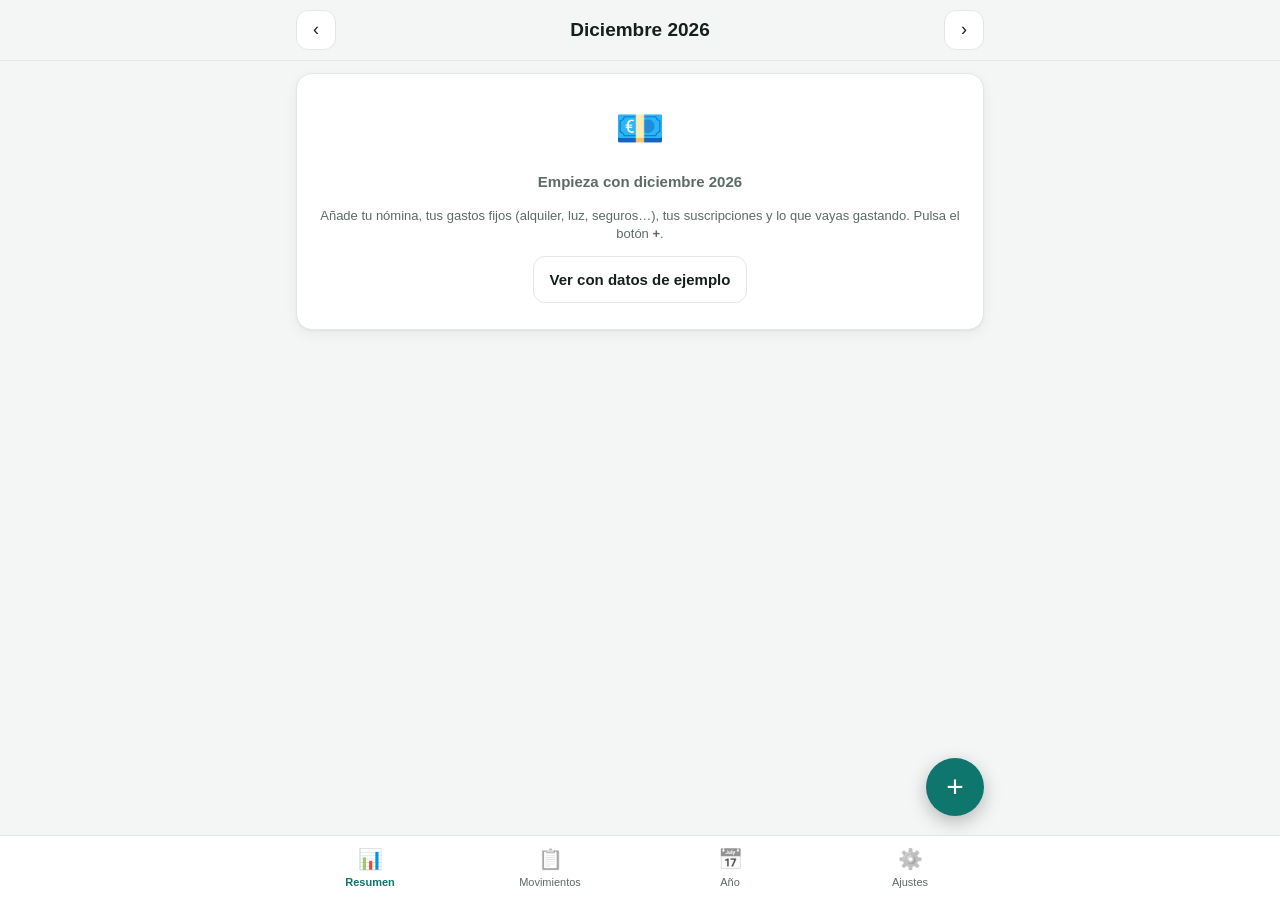
==== midinero/index.html @ 907149f2 "Añade la app Mis Finanzas en /midinero Co-Authored-By: Claude Opus 5.5 <noreply@anthropic.com> Claud" ====
<!doctype html>
<html lang="es">
<head>
<meta charset="utf-8">
<meta name="viewport" content="width=device-width, initial-scale=1, viewport-fit=cover">
<title>Mis Finanzas</title>
<meta name="description" content="Organiza tus ingresos, gastos fijos, suscripciones y ahorro mes a mes.">
<meta name="theme-color" content="#0f766e">
<meta name="apple-mobile-web-app-capable" content="yes">
<meta name="mobile-web-app-capable" content="yes">
<meta name="apple-mobile-web-app-status-bar-style" content="default">
<meta name="apple-mobile-web-app-title" content="Finanzas">
<link rel="manifest" href="manifest.json">
<link rel="icon" href="icon-192.png">
<link rel="apple-touch-icon" href="apple-touch-icon.png">
<style>
:root{
  --bg:#f4f6f5; --card:#ffffff; --ink:#15201d; --muted:#5d6b67; --line:#e2e8e6;
  --brand:#0f766e; --brand-soft:#d7efec; --in:#15803d; --in-soft:#dcfce7;
  --out:#c2410c; --out-soft:#ffedd5; --warn:#b45309; --warn-soft:#fef3c7;
  --bad:#b91c1c; --bad-soft:#fee2e2; --shadow:0 1px 2px rgba(0,0,0,.05),0 4px 14px rgba(0,0,0,.05);
}
@media (prefers-color-scheme: dark){
  :root{
    --bg:#0e1412; --card:#18211e; --ink:#e7efec; --muted:#9aaba6; --line:#2a3632;
    --brand:#2dd4bf; --brand-soft:#123a35; --in:#4ade80; --in-soft:#143222;
    --out:#fb923c; --out-soft:#3a2414; --warn:#fbbf24; --warn-soft:#3a2f12;
    --bad:#f87171; --bad-soft:#3b1616; --shadow:none;
  }
}
*{box-sizing:border-box}
html,body{margin:0;background:var(--bg);color:var(--ink);font:15px/1.4 -apple-system,BlinkMacSystemFont,"Segoe UI",Roboto,Helvetica,Arial,sans-serif;-webkit-tap-highlight-color:transparent}
body{padding-bottom:calc(76px + env(safe-area-inset-bottom))}
button,input,select{font:inherit;color:inherit}
.wrap{max-width:720px;margin:0 auto;padding:0 16px}
header.top{position:sticky;top:0;z-index:5;background:var(--bg);padding:calc(10px + env(safe-area-inset-top)) 0 10px;border-bottom:1px solid var(--line)}
.monthbar{display:flex;align-items:center;justify-content:space-between;gap:8px}
.monthbar h1{font-size:19px;margin:0;text-transform:capitalize;text-align:center;flex:1}
.iconbtn{width:40px;height:40px;border-radius:12px;border:1px solid var(--line);background:var(--card);display:grid;place-items:center;cursor:pointer;font-size:18px}
.card{background:var(--card);border-radius:16px;box-shadow:var(--shadow);border:1px solid var(--line);padding:14px;margin:12px 0}
.card h2{font-size:15px;margin:0 0 10px;display:flex;justify-content:space-between;align-items:center}
.card h2 small{font-weight:400;color:var(--muted);font-size:13px}
.kpis{display:grid;grid-template-columns:1fr 1fr;gap:10px;margin:12px 0}
.kpi{background:var(--card);border:1px solid var(--line);border-radius:16px;padding:12px;box-shadow:var(--shadow)}
.kpi .l{font-size:12px;color:var(--muted);text-transform:uppercase;letter-spacing:.04em}
.kpi .v{font-size:22px;font-weight:700;margin-top:2px;font-variant-numeric:tabular-nums}
.kpi .s{font-size:12px;color:var(--muted)}
.pos{color:var(--in)} .neg{color:var(--bad)}
.bar{height:10px;border-radius:6px;background:var(--line);overflow:hidden}
.bar>i{display:block;height:100%;background:var(--brand);border-radius:6px}
.catrow{display:grid;grid-template-columns:1fr auto;gap:2px 10px;margin:9px 0}
.catrow .n{font-size:14px}
.catrow .a{font-size:14px;font-weight:600;text-align:right;font-variant-numeric:tabular-nums}
.catrow .bar{grid-column:1/-1;height:8px}
.catrow .d{font-size:12px;color:var(--muted);grid-column:1/-1}
.stack{display:flex;height:14px;border-radius:8px;overflow:hidden;background:var(--line);margin:6px 0 10px}
.legend{display:flex;flex-wrap:wrap;gap:6px 14px;font-size:13px;color:var(--muted)}
.legend b{display:inline-block;width:10px;height:10px;border-radius:3px;margin-right:5px;vertical-align:-1px}
.tip{display:flex;gap:10px;padding:10px;border-radius:12px;margin:8px 0;font-size:14px}
.tip .ic{font-size:18px;line-height:1.2}
.tip.good{background:var(--in-soft)} .tip.warn{background:var(--warn-soft)} .tip.bad{background:var(--bad-soft)} .tip.info{background:var(--brand-soft)}
/* sheet table */
.sheet{width:100%;border-collapse:collapse;font-variant-numeric:tabular-nums}
.sheet th{text-align:left;font-size:12px;text-transform:uppercase;letter-spacing:.04em;color:var(--muted);padding:8px 6px;border-bottom:1px solid var(--line);font-weight:600}
.sheet td{padding:10px 6px;border-bottom:1px solid var(--line);font-size:14px;vertical-align:middle}
.sheet td.num,.sheet th.num{text-align:right;white-space:nowrap}
.sheet tr.item{cursor:pointer}
.sheet tr.item:active{background:var(--brand-soft)}
.sheet tr.sec td{background:var(--bg);font-weight:700;font-size:13px;padding:8px 6px}
.sheet tr.tot td{font-weight:700}
.sheet .sub{display:block;font-size:12px;color:var(--muted)}
.pill{display:inline-block;font-size:11px;padding:1px 7px;border-radius:999px;background:var(--brand-soft);color:var(--brand);margin-left:4px;vertical-align:1px}
.empty{text-align:center;color:var(--muted);padding:26px 10px}
.btn{border:0;border-radius:12px;padding:12px 16px;background:var(--brand);color:#fff;font-weight:600;cursor:pointer}
@media (prefers-color-scheme: dark){.btn{color:#062c28}}
.btn.ghost{background:transparent;color:var(--ink);border:1px solid var(--line)}
.btn.danger{background:var(--bad-soft);color:var(--bad)}
.btn.block{width:100%}
.row{display:flex;gap:8px;flex-wrap:wrap}
.row>*{flex:1}
.fab{position:fixed;right:max(16px,calc(50% - 344px));bottom:calc(84px + env(safe-area-inset-bottom));width:58px;height:58px;border-radius:50%;border:0;background:var(--brand);color:#fff;font-size:30px;box-shadow:0 6px 18px rgba(0,0,0,.25);cursor:pointer;z-index:6}
@media (prefers-color-scheme: dark){.fab{color:#062c28}}
nav.tabs{position:fixed;left:0;right:0;bottom:0;background:var(--card);border-top:1px solid var(--line);display:flex;justify-content:center;padding-bottom:env(safe-area-inset-bottom);z-index:7}
nav.tabs button{flex:1;max-width:180px;background:none;border:0;padding:9px 0 10px;font-size:11px;color:var(--muted);cursor:pointer;display:flex;flex-direction:column;align-items:center;gap:2px}
nav.tabs button span{font-size:20px;filter:grayscale(1);opacity:.7}
nav.tabs button.on{color:var(--brand);font-weight:700}
nav.tabs button.on span{filter:none;opacity:1}
/* modal */
.overlay{position:fixed;inset:0;background:rgba(0,0,0,.4);display:none;z-index:20;align-items:flex-end;justify-content:center}
.overlay.open{display:flex}
.modal{background:var(--card);width:100%;max-width:560px;border-radius:20px 20px 0 0;padding:18px 16px calc(18px + env(safe-area-inset-bottom));max-height:92vh;overflow:auto}
@media (min-width:600px){.overlay{align-items:center}.modal{border-radius:20px}}
.modal h3{margin:0 0 12px;font-size:18px}
label.f{display:block;font-size:13px;color:var(--muted);margin:10px 0 4px}
.inp{width:100%;padding:12px;border-radius:12px;border:1px solid var(--line);background:var(--bg);font-size:16px}
.seg{display:flex;background:var(--bg);border:1px solid var(--line);border-radius:12px;padding:3px;gap:3px}
.seg button{flex:1;border:0;background:transparent;padding:9px 4px;border-radius:9px;cursor:pointer;font-size:14px}
.seg button.on{background:var(--card);box-shadow:0 1px 3px rgba(0,0,0,.15);font-weight:700}
.seg.in button.on{color:var(--in)} .seg.out button.on{color:var(--out)}
.check{display:flex;align-items:center;gap:10px;margin:14px 0 4px;font-size:14px}
.check input{width:20px;height:20px;accent-color:var(--brand)}
.yearbars{display:flex;align-items:flex-end;gap:4px;height:140px;padding-top:8px;border-bottom:1px solid var(--line)}
.yearbars .col{flex:1;display:flex;flex-direction:column;justify-content:flex-end;align-items:center;height:100%;position:relative}
.yearbars .col i{display:block;width:100%;max-width:26px;border-radius:5px 5px 0 0;background:var(--in)}
.yearbars .col i.n{background:var(--bad)}
.yearlbl{display:flex;gap:4px;font-size:10px;color:var(--muted);text-align:center;margin-top:4px}
.yearlbl span{flex:1}
.scroll-x{overflow-x:auto;-webkit-overflow-scrolling:touch}
.note{font-size:13px;color:var(--muted)}
.banner{background:var(--brand-soft);border-radius:14px;padding:12px;margin:12px 0;font-size:14px}
.banner .row{margin-top:10px}
.toast{position:fixed;left:50%;transform:translateX(-50%);bottom:calc(150px + env(safe-area-inset-bottom));background:var(--ink);color:var(--bg);padding:10px 16px;border-radius:12px;font-size:14px;opacity:0;transition:opacity .25s;pointer-events:none;z-index:30}
.toast.show{opacity:1}
.hidden{display:none!important}
</style>
</head>
<body>
<header class="top">
  <div class="wrap monthbar">
    <button class="iconbtn" id="prev" aria-label="Mes anterior">‹</button>
    <h1 id="monthTitle">—</h1>
    <button class="iconbtn" id="next" aria-label="Mes siguiente">›</button>
  </div>
</header>

<main class="wrap">
  <section id="view-resumen"></section>
  <section id="view-mov" class="hidden"></section>
  <section id="view-anio" class="hidden"></section>
  <section id="view-ajustes" class="hidden"></section>
</main>

<button class="fab" id="fab" aria-label="Añadir movimiento">+</button>

<nav class="tabs">
  <button data-tab="resumen" class="on"><span>📊</span>Resumen</button>
  <button data-tab="mov"><span>📋</span>Movimientos</button>
  <button data-tab="anio"><span>📅</span>Año</button>
  <button data-tab="ajustes"><span>⚙️</span>Ajustes</button>
</nav>

<div class="overlay" id="overlay">
  <div class="modal" role="dialog" aria-modal="true">
    <h3 id="mTitle">Nuevo movimiento</h3>
    <div class="seg" id="mType">
      <button data-v="gasto" class="on">Gasto</button>
      <button data-v="ingreso">Ingreso</button>
    </div>
    <label class="f">Tipo</label>
    <div class="seg" id="mGroup"></div>
    <label class="f" for="mName">Concepto</label>
    <input class="inp" id="mName" placeholder="Ej. Alquiler, Netflix, Mercadona…" autocomplete="off">
    <label class="f" for="mAmount">Importe</label>
    <input class="inp" id="mAmount" inputmode="decimal" placeholder="0,00">
    <label class="f" for="mCat">Categoría</label>
    <select class="inp" id="mCat"></select>
    <label class="f" for="mDate">Fecha (opcional)</label>
    <input class="inp" id="mDate" type="date">
    <label class="check"><input type="checkbox" id="mRec"> Se repite cada mes (se copia al mes siguiente)</label>
    <div class="row" style="margin-top:16px">
      <button class="btn danger hidden" id="mDel">Borrar</button>
      <button class="btn ghost" id="mCancel">Cancelar</button>
      <button class="btn" id="mSave">Guardar</button>
    </div>
  </div>
</div>

<div class="toast" id="toast"></div>
<input type="file" id="fileIn" accept=".json,application/json" class="hidden">

<script>
(() => {
'use strict';
const KEY = 'misfinanzas.v1';
const EXP_CATS = ['Vivienda','Suministros (luz, agua, gas, internet)','Supermercado','Restaurantes y bares','Ocio','Transporte','Coche','Suscripciones','Salud','Deporte','Ropa','Cuidado personal','Educación','Viajes','Regalos','Hijos','Mascotas','Seguros','Préstamos y deudas','Impuestos y comisiones','Ahorro / inversión','Otros'];
const INC_CATS = ['Nómina','Paga extra','Trabajos extra','Bizum / reembolsos','Ventas','Ayudas','Intereses / inversión','Otros ingresos'];
const NEEDS = new Set(['Vivienda','Suministros (luz, agua, gas, internet)','Supermercado','Transporte','Coche','Salud','Seguros','Préstamos y deudas','Impuestos y comisiones','Hijos']);
const GROUPS = {
  gasto: [['fijo','Fijo'],['suscripcion','Suscripción'],['variable','Variable']],
  ingreso: [['nomina','Nómina'],['extra','Extra']]
};
const GROUP_LABEL = {nomina:'Nómina',extra:'Otros ingresos',fijo:'Gastos fijos',suscripcion:'Suscripciones',variable:'Gastos variables'};
const GROUP_COLOR = {fijo:'#0f766e',suscripcion:'#7c3aed',variable:'#ea580c'};
const MONTHS = ['enero','febrero','marzo','abril','mayo','junio','julio','agosto','septiembre','octubre','noviembre','diciembre'];

let state = load();
let cur = monthKey(new Date());
let tab = 'resumen';
let editing = null;

function load(){
  try{ const s = JSON.parse(localStorage.getItem(KEY)); if(s && s.months) return s; }catch(e){}
  return {version:1, currency:'EUR', goal:20, months:{}, dismissed:{}};
}
function save(){ try{ localStorage.setItem(KEY, JSON.stringify(state)); }catch(e){ toast('No se pudo guardar en este navegador'); } }
function monthKey(d){ return d.getFullYear()+'-'+String(d.getMonth()+1).padStart(2,'0'); }
function shift(k,n){ const [y,m]=k.split('-').map(Number); return monthKey(new Date(y,m-1+n,1)); }
function mLabel(k){ const [y,m]=k.split('-').map(Number); return MONTHS[m-1]+' '+y; }
function uid(){ return Date.now().toString(36)+Math.random().toString(36).slice(2,7); }
function items(k){ return (state.months[k] && state.months[k].items) || []; }
function fmt(n){ try{ return new Intl.NumberFormat('es-ES',{style:'currency',currency:state.currency||'EUR'}).format(n||0);}catch(e){return (n||0).toFixed(2)+' €';} }
function pct(n){ return (isFinite(n)?Math.round(n):0)+'%'; }
function esc(s){ return String(s??'').replace(/[&<>"']/g,c=>({'&':'&amp;','<':'&lt;','>':'&gt;','"':'&quot;',"'":'&#39;'}[c])); }
function parseAmt(s){ s=String(s).trim().replace(/\s|€/g,''); if(s.includes(',')){ s=s.replace(/\./g,'').replace(',','.'); } const n=parseFloat(s); return isFinite(n)?Math.abs(Math.round(n*100)/100):NaN; }
function toast(t){ const el=document.getElementById('toast'); el.textContent=t; el.classList.add('show'); clearTimeout(toast._t); toast._t=setTimeout(()=>el.classList.remove('show'),2200); }

function totals(k){
  const it = items(k);
  const t = {inc:0, exp:0, byGroup:{nomina:0,extra:0,fijo:0,suscripcion:0,variable:0}, byCat:{}, needs:0, wants:0, saveCat:0};
  for(const i of it){
    if(i.type==='ingreso'){ t.inc+=i.amount; }
    else { t.exp+=i.amount; t.byCat[i.category]=(t.byCat[i.category]||0)+i.amount;
      if(i.category==='Ahorro / inversión') t.saveCat+=i.amount; else if(NEEDS.has(i.category)) t.needs+=i.amount; else t.wants+=i.amount; }
    t.byGroup[i.group]=(t.byGroup[i.group]||0)+i.amount;
  }
  t.saved = t.inc - t.exp + t.saveCat;      // lo apartado a ahorro/inversión cuenta como ahorro
  t.spent = t.exp - t.saveCat;               // gasto real (sin contar lo que mandas a ahorro)
  t.rate = t.inc>0 ? t.saved/t.inc*100 : 0;
  return t;
}
function lastMonthWithData(before){
  const keys = Object.keys(state.months).filter(k=>k<before && items(k).length).sort();
  return keys[keys.length-1];
}

/* ---------- Render ---------- */
function render(){
  document.getElementById('monthTitle').textContent = tab==='anio' ? 'Año '+cur.slice(0,4) : mLabel(cur);
  document.querySelectorAll('nav.tabs button').forEach(b=>b.classList.toggle('on',b.dataset.tab===tab));
  ['resumen','mov','anio','ajustes'].forEach(v=>document.getElementById('view-'+v).classList.toggle('hidden',v!==tab));
  document.getElementById('fab').classList.toggle('hidden', tab==='ajustes'||tab==='anio');
  document.querySelector('header.top').classList.toggle('hidden', tab==='ajustes');
  if(tab==='resumen') renderResumen();
  if(tab==='mov') renderMov();
  if(tab==='anio') renderAnio();
  if(tab==='ajustes') renderAjustes();
}

function copyBanner(){
  if(items(cur).length) return '';
  const prev = lastMonthWithData(cur);
  if(!prev) return '';
  const rec = items(prev).filter(i=>i.recurring);
  if(!rec.length) return '';
  return `<div class="banner">Este mes está vacío. ¿Copiar tus <b>${rec.length}</b> movimientos fijos de <b>${mLabel(prev)}</b> (nómina, gastos fijos y suscripciones)?
    <div class="row"><button class="btn" data-act="copy" data-from="${prev}">Copiar fijos</button></div></div>`;
}

function renderResumen(){
  const el = document.getElementById('view-resumen');
  const t = totals(cur);
  const it = items(cur);
  if(!it.length){
    el.innerHTML = copyBanner() + `<div class="card empty">
      <div style="font-size:40px">💶</div>
      <p><b>Empieza con ${mLabel(cur)}</b></p>
      <p class="note">Añade tu nómina, tus gastos fijos (alquiler, luz, seguros…), tus suscripciones y lo que vayas gastando. Pulsa el botón <b>+</b>.</p>
      ${Object.keys(state.months).length?'':`<button class="btn ghost" data-act="demo">Ver con datos de ejemplo</button>`}
    </div>`;
    return;
  }
  const prevK = shift(cur,-1), pt = totals(prevK), hasPrev = items(prevK).length>0;
  const diff = (a,b)=> hasPrev ? `<div class="s">${a>=b?'▲':'▼'} ${fmt(Math.abs(a-b))} vs mes anterior</div>` : '';
  let h = `<div class="kpis">
    <div class="kpi"><div class="l">Ingresos</div><div class="v pos">${fmt(t.inc)}</div>${diff(t.inc,pt.inc)}</div>
    <div class="kpi"><div class="l">Gastos</div><div class="v" style="color:var(--out)">${fmt(t.spent)}</div>${diff(t.spent,pt.spent)}</div>
    <div class="kpi"><div class="l">Ahorrado</div><div class="v ${t.saved>=0?'pos':'neg'}">${fmt(t.saved)}</div>${diff(t.saved,pt.saved)}</div>
    <div class="kpi"><div class="l">% ahorro</div><div class="v ${t.rate>=state.goal?'pos':(t.rate<0?'neg':'')}">${pct(t.rate)}</div><div class="s">Objetivo: ${state.goal}%</div></div>
  </div>`;

  // Fijo / subs / variable stack
  const g = t.byGroup, gt = (g.fijo+g.suscripcion+g.variable)||1;
  h += `<div class="card"><h2>¿Cómo se reparte tu gasto?</h2>
    <div class="stack">${['fijo','suscripcion','variable'].map(k=>`<i style="width:${g[k]/gt*100}%;background:${GROUP_COLOR[k]}"></i>`).join('')}</div>
    <div class="legend">${['fijo','suscripcion','variable'].map(k=>`<span><b style="background:${GROUP_COLOR[k]}"></b>${GROUP_LABEL[k]}: <strong style="color:var(--ink)">${fmt(g[k])}</strong></span>`).join('')}</div>
    ${t.inc>0?`<p class="note" style="margin:12px 0 0">De cada 100 € que entran: <b>${Math.round(t.needs/t.inc*100)} €</b> van a necesidades, <b>${Math.round(t.wants/t.inc*100)} €</b> a caprichos y estilo de vida y <b>${Math.max(0,Math.round(t.saved/t.inc*100))} €</b> se ahorran.</p>`:''}
  </div>`;

  // Categories
  const cats = Object.entries(t.byCat).filter(([c])=>c!=='Ahorro / inversión').sort((a,b)=>b[1]-a[1]);
  const max = cats.length?cats[0][1]:1;
  if(cats.length){
    h += `<div class="card"><h2>¿En qué gastas más? <small>${mLabel(cur)}</small></h2>` + cats.map(([c,v])=>{
      const p = pt.byCat[c]||0;
      let d = '';
      if(hasPrev){ if(!p) d='Nuevo este mes'; else { const ch=(v-p)/p*100; d = Math.abs(ch)<1?'Igual que el mes anterior':(ch>0?`▲ ${Math.round(ch)}% más que el mes anterior`:`▼ ${Math.round(-ch)}% menos que el mes anterior`);} }
      return `<div class="catrow"><span class="n">${esc(c)}</span><span class="a">${fmt(v)} <span class="note">${t.spent?Math.round(v/t.spent*100):0}%</span></span>
        <div class="bar"><i style="width:${v/max*100}%"></i></div>${d?`<span class="d">${d}</span>`:''}</div>`;
    }).join('') + `</div>`;
  }

  // Tips
  h += `<div class="card"><h2>Consejos para mejorar</h2>${tips(t,pt,hasPrev).map(x=>`<div class="tip ${x[0]}"><span class="ic">${x[1]}</span><span>${x[2]}</span></div>`).join('')}</div>`;
  el.innerHTML = h;
}

function tips(t,pt,hasPrev){
  const out=[];
  const goal=state.goal;
  if(t.inc===0) out.push(['warn','💡','No has apuntado ingresos este mes. Añade tu nómina para calcular tu ahorro.']);
  else if(t.saved<0) out.push(['bad','🚨',`Este mes gastas <b>${fmt(-t.saved)}</b> más de lo que ingresas. Revisa los gastos variables más altos de abajo.`]);
  else if(t.rate>=goal) out.push(['good','🎉',`¡Bien! Ahorras el <b>${pct(t.rate)}</b> de tus ingresos, por encima de tu objetivo del ${goal}%.`]);
  else { const need=t.inc*goal/100 - t.saved; out.push(['warn','🎯',`Ahorras el ${pct(t.rate)}. Para llegar a tu objetivo del ${goal}% te faltan <b>${fmt(need)}</b> este mes.`]); }

  const subs = items(cur).filter(i=>i.type==='gasto'&&i.group==='suscripcion');
  const subT = subs.reduce((a,i)=>a+i.amount,0);
  if(subs.length) out.push(['info','📺',`Pagas <b>${subs.length}</b> suscripciones: <b>${fmt(subT)}</b> al mes, que son <b>${fmt(subT*12)}</b> al año. ¿Usas todas? Cancelar ${subs.length>1?'la más cara':'esta'} (${esc(subs.slice().sort((a,b)=>b.amount-a.amount)[0].name)}) te ahorraría ${fmt(subs.slice().sort((a,b)=>b.amount-a.amount)[0].amount*12)} al año.`]);

  if(t.inc>0){
    if(t.needs/t.inc>0.5) out.push(['warn','🏠',`Tus gastos básicos (vivienda, facturas, comida, transporte…) son el <b>${pct(t.needs/t.inc*100)}</b> de tus ingresos. La regla 50/30/20 recomienda no pasar del 50%. Comparar tarifas de luz, internet, móvil o seguros suele ser lo más fácil de recortar.`]);
    if(t.wants/t.inc>0.3) out.push(['warn','🛍️',`Ocio, restaurantes, compras y caprichos suponen el <b>${pct(t.wants/t.inc*100)}</b> de tus ingresos (lo recomendable es ~30%). Recortar ahí hasta el 30% te dejaría <b>${fmt(t.wants-t.inc*0.3)}</b> más al mes.`]);
  }
  if(hasPrev){
    const ups = Object.entries(t.byCat).filter(([c,v])=>c!=='Ahorro / inversión' && (pt.byCat[c]||0)>0 && v-(pt.byCat[c])>=20 && v/(pt.byCat[c])>=1.15).sort((a,b)=>(b[1]-pt.byCat[b[0]])-(a[1]-pt.byCat[a[0]])).slice(0,2);
    for(const [c,v] of ups) out.push(['warn','📈',`<b>${esc(c)}</b> ha subido ${fmt(v-pt.byCat[c])} respecto al mes anterior (${fmt(pt.byCat[c])} → ${fmt(v)}).`]);
    const downs = Object.entries(pt.byCat).filter(([c,v])=>c!=='Ahorro / inversión' && v-(t.byCat[c]||0)>=20).sort((a,b)=>(b[1]-(t.byCat[b[0]]||0))-(a[1]-(t.byCat[a[0]]||0))).slice(0,1);
    for(const [c,v] of downs) out.push(['good','👏',`Has gastado ${fmt(v-(t.byCat[c]||0))} menos en <b>${esc(c)}</b> que el mes anterior.`]);
    if(t.saved>pt.saved && pt.inc>0) out.push(['good','💪',`Has ahorrado ${fmt(t.saved-pt.saved)} más que el mes anterior.`]);
  }
  const top = Object.entries(t.byCat).filter(([c])=>!NEEDS.has(c)&&c!=='Ahorro / inversión').sort((a,b)=>b[1]-a[1])[0];
  if(top && t.inc>0 && top[1]>=50) out.push(['info','✂️',`Tu mayor gasto no esencial es <b>${esc(top[0])}</b> (${fmt(top[1])}). Si lo reduces un 20% ahorrarías ${fmt(top[1]*0.2)} al mes, ${fmt(top[1]*0.2*12)} al año.`]);
  return out;
}

function renderMov(){
  const el = document.getElementById('view-mov');
  const it = items(cur);
  if(!it.length){ el.innerHTML = copyBanner()+`<div class="card empty"><p>No hay movimientos en ${mLabel(cur)}.</p><p class="note">Pulsa <b>+</b> para añadir el primero.</p></div>`; return; }
  const order = ['nomina','extra','fijo','suscripcion','variable'];
  let rows='';
  for(const g of order){
    const list = it.filter(i=>i.group===g).sort((a,b)=>(a.date||'').localeCompare(b.date||'')||b.amount-a.amount);
    if(!list.length) continue;
    const isIn = g==='nomina'||g==='extra';
    const sum = list.reduce((a,i)=>a+i.amount,0);
    rows += `<tr class="sec"><td colspan="2">${GROUP_LABEL[g]}</td><td class="num ${isIn?'pos':''}">${isIn?'+':'−'}${fmt(sum)}</td></tr>`;
    rows += list.map(i=>`<tr class="item" data-id="${i.id}"><td>${esc(i.name)}${i.recurring?'<span class="pill">mensual</span>':''}<span class="sub">${esc(i.category)}</span></td>
      <td class="note">${i.date?i.date.slice(8,10)+'/'+i.date.slice(5,7):''}</td>
      <td class="num ${isIn?'pos':''}">${isIn?'+':'−'}${fmt(i.amount)}</td></tr>`).join('');
  }
  const t = totals(cur);
  el.innerHTML = `<div class="card" style="padding:6px 8px"><table class="sheet">
    <thead><tr><th>Concepto</th><th>Día</th><th class="num">Importe</th></tr></thead>
    <tbody>${rows}
    <tr class="tot"><td colspan="2">Total ingresos</td><td class="num pos">${fmt(t.inc)}</td></tr>
    <tr class="tot"><td colspan="2">Total gastos</td><td class="num" style="color:var(--out)">${fmt(t.exp)}</td></tr>
    <tr class="tot"><td colspan="2">Ahorro del mes${t.saveCat?' <span class="sub">incluye lo apartado a ahorro/inversión</span>':''}</td><td class="num ${t.saved>=0?'pos':'neg'}">${fmt(t.saved)}</td></tr>
    </tbody></table></div>
    <p class="note" style="text-align:center">Toca una fila para editarla o borrarla.</p>`;
}

function renderAnio(){
  const el = document.getElementById('view-anio');
  const y = cur.slice(0,4);
  const ks = Array.from({length:12},(_,i)=>y+'-'+String(i+1).padStart(2,'0'));
  const ts = ks.map(k=>({k,has:items(k).length>0,...totals(k)}));
  const used = ts.filter(x=>x.has);
  const sum = f=>used.reduce((a,x)=>a+x[f],0);
  const maxAbs = Math.max(1,...used.map(x=>Math.abs(x.saved)));
  let acc=0;
  const rows = ts.map(x=>{ if(x.has) acc+=x.saved; return x.has?`<tr class="item" data-month="${x.k}"><td style="text-transform:capitalize">${MONTHS[+x.k.slice(5)-1].slice(0,3)}</td><td class="num pos">${fmt(x.inc)}</td><td class="num">${fmt(x.spent)}</td><td class="num ${x.saved>=0?'pos':'neg'}">${fmt(x.saved)}</td><td class="num">${pct(x.rate)}</td><td class="num">${fmt(acc)}</td></tr>`
    :`<tr><td style="text-transform:capitalize;color:var(--muted)">${MONTHS[+x.k.slice(5)-1].slice(0,3)}</td><td colspan="5" class="note">—</td></tr>`; }).join('');
  // average by category
  const cat={}; used.forEach(x=>Object.entries(x.byCat).forEach(([c,v])=>{ if(c!=='Ahorro / inversión') cat[c]=(cat[c]||0)+v; }));
  const cats = Object.entries(cat).sort((a,b)=>b[1]-a[1]); const cmax = cats.length?cats[0][1]:1;
  const inc=sum('inc'), saved=sum('saved');
  el.innerHTML = `
  <div class="kpis">
    <div class="kpi"><div class="l">Ahorrado en ${y}</div><div class="v ${saved>=0?'pos':'neg'}">${fmt(saved)}</div><div class="s">${used.length} meses con datos</div></div>
    <div class="kpi"><div class="l">Media ahorro/mes</div><div class="v">${fmt(used.length?saved/used.length:0)}</div><div class="s">${pct(inc?saved/inc*100:0)} de tus ingresos</div></div>
  </div>
  <div class="card"><h2>Ahorro mes a mes <small>${y}</small></h2>
    <div class="yearbars">${ts.map(x=>`<div class="col" title="${mLabel(x.k)}: ${fmt(x.saved)}">${x.has?`<i class="${x.saved<0?'n':''}" style="height:${Math.max(2,Math.abs(x.saved)/maxAbs*100)}%"></i>`:''}</div>`).join('')}</div>
    <div class="yearlbl">${MONTHS.map(m=>`<span>${m[0].toUpperCase()}</span>`).join('')}</div>
    <p class="note" style="margin:8px 0 0">Verde: meses en los que ahorraste. Rojo: meses en los que gastaste más de lo que ingresaste.</p>
  </div>
  <div class="card" style="padding:6px 8px"><div class="scroll-x"><table class="sheet" style="min-width:520px">
    <thead><tr><th>Mes</th><th class="num">Ingresos</th><th class="num">Gastos</th><th class="num">Ahorro</th><th class="num">%</th><th class="num">Acumulado</th></tr></thead>
    <tbody>${rows}<tr class="tot"><td>Total</td><td class="num pos">${fmt(inc)}</td><td class="num">${fmt(sum('spent'))}</td><td class="num ${saved>=0?'pos':'neg'}">${fmt(saved)}</td><td class="num">${pct(inc?saved/inc*100:0)}</td><td></td></tr></tbody>
  </table></div></div>
  ${cats.length?`<div class="card"><h2>Gasto medio mensual por categoría</h2>${cats.map(([c,v])=>`<div class="catrow"><span class="n">${esc(c)}</span><span class="a">${fmt(v/used.length)}<span class="note"> /mes</span></span><div class="bar"><i style="width:${v/cmax*100}%"></i></div><span class="d">${fmt(v)} en total en ${y}</span></div>`).join('')}</div>`:''}
  <p class="note" style="text-align:center">Usa ‹ › arriba para cambiar de año. Toca un mes para abrirlo.</p>`;
}

function renderAjustes(){
  const el = document.getElementById('view-ajustes');
  const n = Object.values(state.months).reduce((a,m)=>a+(m.items||[]).length,0);
  el.innerHTML = `<h1 style="font-size:22px;margin:calc(16px + env(safe-area-inset-top)) 0 4px">Ajustes</h1>
  <div class="card"><h2>Objetivo de ahorro</h2>
    <label class="f" for="goal">Porcentaje de tus ingresos que quieres ahorrar cada mes</label>
    <div class="row"><input class="inp" id="goal" type="number" min="0" max="100" value="${state.goal}"><button class="btn" data-act="goal" style="flex:0 0 auto">Guardar</button></div>
    <label class="f" for="cur">Moneda</label>
    <select class="inp" id="cur">${['EUR','USD','GBP','MXN','ARS','COP','CLP','PEN','CHF'].map(c=>`<option ${c===state.currency?'selected':''}>${c}</option>`).join('')}</select>
  </div>
  <div class="card"><h2>Tus datos <small>${n} movimientos</small></h2>
    <p class="note" style="margin-top:0">Tus datos se guardan <b>solo en este móvil</b>, no en ningún servidor: nadie más puede verlos. Por eso conviene hacer una copia de seguridad de vez en cuando.</p>
    <button class="btn block" data-act="csv">📄 Exportar a Excel (CSV)</button>
    <div class="row" style="margin-top:8px">
      <button class="btn ghost" data-act="backup">💾 Copia de seguridad</button>
      <button class="btn ghost" data-act="restore">📂 Restaurar copia</button>
    </div>
    <p class="note">La copia de seguridad también sirve para pasar tus datos a otro móvil.</p>
  </div>
  <div class="card"><h2>Instalar en el móvil</h2>
    <p class="note" style="margin:0"><b>iPhone (Safari):</b> botón Compartir → «Añadir a pantalla de inicio».<br><b>Android (Chrome):</b> menú ⋮ → «Instalar aplicación» o «Añadir a pantalla de inicio».<br>Funciona sin conexión y sin crear ninguna cuenta.</p>
  </div>
  <div class="card"><h2>Zona peligrosa</h2>
    <button class="btn danger block" data-act="wipe">Borrar todos mis datos</button>
  </div>`;
}

/* ---------- Modal ---------- */
const $ = id=>document.getElementById(id);
let mType='gasto', mGroup='variable';
function setType(t, keepGroup){
  mType=t;
  $('mType').querySelectorAll('button').forEach(b=>b.classList.toggle('on',b.dataset.v===t));
  $('mType').className='seg '+(t==='gasto'?'out':'in');
  if(!keepGroup) mGroup = t==='gasto'?'variable':'nomina';
  $('mGroup').innerHTML = GROUPS[t].map(([v,l])=>`<button data-v="${v}" class="${v===mGroup?'on':''}">${l}</button>`).join('');
  const cats = t==='gasto'?EXP_CATS:INC_CATS;
  $('mCat').innerHTML = cats.map(c=>`<option>${esc(c)}</option>`).join('');
  if(!keepGroup) applyGroupDefaults();
}
function applyGroupDefaults(){
  $('mGroup').querySelectorAll('button').forEach(b=>b.classList.toggle('on',b.dataset.v===mGroup));
  $('mRec').checked = mGroup!=='variable' && mGroup!=='extra';
  if(mGroup==='suscripcion') $('mCat').value='Suscripciones';
  if(mGroup==='nomina') $('mCat').value='Nómina';
  if(mGroup==='extra') $('mCat').value='Trabajos extra';
  if(mGroup==='fijo' && $('mCat').value==='Suscripciones') $('mCat').value='Vivienda';
  if(mGroup==='variable' && $('mCat').value==='Suscripciones') $('mCat').value='Supermercado';
}
function openModal(item){
  editing = item||null;
  $('mTitle').textContent = item?'Editar movimiento':'Nuevo movimiento';
  $('mDel').classList.toggle('hidden',!item);
  if(item){ mGroup=item.group; setType(item.type,true); $('mName').value=item.name; $('mAmount').value=String(item.amount).replace('.',','); $('mCat').value=item.category; $('mDate').value=item.date||''; $('mRec').checked=!!item.recurring; }
  else { setType('gasto'); $('mCat').value='Supermercado'; $('mName').value=''; $('mAmount').value='';
    const today=new Date(); $('mDate').value = monthKey(today)===cur ? today.toISOString().slice(0,10) : ''; }
  $('overlay').classList.add('open');
  setTimeout(()=>{ if(!item) $('mName').focus(); },50);
}
function closeModal(){ $('overlay').classList.remove('open'); editing=null; }
function saveModal(){
  const name=$('mName').value.trim(), amount=parseAmt($('mAmount').value);
  if(!name){ toast('Escribe un concepto'); $('mName').focus(); return; }
  if(!(amount>0)){ toast('Escribe un importe válido'); $('mAmount').focus(); return; }
  const data={type:mType,group:mGroup,name,amount,category:$('mCat').value,date:$('mDate').value||'',recurring:$('mRec').checked};
  const m = state.months[cur] || (state.months[cur]={items:[]});
  if(editing){ Object.assign(editing,data); } else m.items.push({id:uid(),...data});
  save(); closeModal(); render(); toast('Guardado');
}

/* ---------- Actions ---------- */
function download(name, content, type){
  const blob = new Blob([content],{type}); const a=document.createElement('a');
  a.href=URL.createObjectURL(blob); a.download=name; document.body.appendChild(a); a.click();
  setTimeout(()=>{URL.revokeObjectURL(a.href); a.remove();},1000);
}
function exportCSV(){
  const num = n=>n.toFixed(2).replace('.',',');
  const q = s=>'"'+String(s).replace(/"/g,'""')+'"';
  const lines=[['Mes','Fecha','Tipo','Grupo','Categoría','Concepto','Importe','Mensual'].join(';')];
  Object.keys(state.months).sort().forEach(k=>items(k).forEach(i=>lines.push([k,i.date,i.type==='ingreso'?'Ingreso':'Gasto',GROUP_LABEL[i.group],q(i.category),q(i.name),(i.type==='ingreso'?'':'-')+num(i.amount),i.recurring?'Sí':'No'].join(';'))));
  lines.push('');
  lines.push(['Mes','Ingresos','Gastos','Ahorro','% ahorro'].join(';'));
  Object.keys(state.months).sort().filter(k=>items(k).length).forEach(k=>{const t=totals(k); lines.push([k,num(t.inc),num(t.spent),num(t.saved),Math.round(t.rate)+'%'].join(';'));});
  download('mis-finanzas.csv','﻿'+lines.join('\r\n'),'text/csv;charset=utf-8');
}
function demo(){
  const base=monthKey(new Date());
  const rnd=(a,b)=>Math.round((a+Math.random()*(b-a))*100)/100;
  for(let n=-3;n<=0;n++){
    const k=shift(base,n); const L=[];
    const add=(type,group,name,amount,category,rec)=>L.push({id:uid(),type,group,name,amount,category,date:'',recurring:!!rec});
    add('ingreso','nomina','Nómina',1850,'Nómina',1);
    if(n===-1) add('ingreso','extra','Venta en Wallapop',60,'Ventas');
    add('gasto','fijo','Alquiler',750,'Vivienda',1);
    add('gasto','fijo','Luz',rnd(45,70),'Suministros (luz, agua, gas, internet)',1);
    add('gasto','fijo','Fibra y móvil',42,'Suministros (luz, agua, gas, internet)',1);
    add('gasto','fijo','Seguro coche',38,'Seguros',1);
    add('gasto','suscripcion','Netflix',13.99,'Suscripciones',1);
    add('gasto','suscripcion','Spotify',11.99,'Suscripciones',1);
    add('gasto','suscripcion','Gimnasio',35,'Deporte',1);
    add('gasto','suscripcion','iCloud',2.99,'Suscripciones',1);
    add('gasto','variable','Supermercado',rnd(220,300),'Supermercado');
    add('gasto','variable','Cenas y cañas',rnd(80,190),'Restaurantes y bares');
    add('gasto','variable','Gasolina',rnd(50,90),'Transporte');
    add('gasto','variable','Compras online',rnd(20,120),'Ropa');
    add('gasto','variable','Cine / planes',rnd(15,60),'Ocio');
    state.months[k]={items:L};
  }
  save(); render(); toast('Datos de ejemplo cargados. Bórralos en Ajustes cuando quieras.');
}

document.addEventListener('click', e=>{
  const tb = e.target.closest('nav.tabs button'); if(tb){ tab=tb.dataset.tab; render(); window.scrollTo(0,0); return; }
  const tr = e.target.closest('tr.item[data-id]'); if(tr){ const i=items(cur).find(x=>x.id===tr.dataset.id); if(i) openModal(i); return; }
  const trm = e.target.closest('tr.item[data-month]'); if(trm){ cur=trm.dataset.month; tab='resumen'; render(); window.scrollTo(0,0); return; }
  const a = e.target.closest('[data-act]'); if(!a) return;
  const act=a.dataset.act;
  if(act==='copy'){ const src=items(a.dataset.from).filter(i=>i.recurring); state.months[cur]={items:src.map(i=>({...i,id:uid(),date:i.date?cur+i.date.slice(7):''}))}; save(); render(); toast('Fijos copiados. Ajusta los importes si han cambiado.'); }
  if(act==='demo') demo();
  if(act==='goal'){ const v=Math.max(0,Math.min(100,parseInt($('goal').value)||0)); state.goal=v; save(); toast('Objetivo guardado: '+v+'%'); }
  if(act==='csv') exportCSV();
  if(act==='backup'){ download('mis-finanzas-copia-'+new Date().toISOString().slice(0,10)+'.json',JSON.stringify(state,null,1),'application/json'); }
  if(act==='restore') $('fileIn').click();
  if(act==='wipe'){ if(confirm('¿Seguro? Se borrarán todos tus movimientos de este móvil. Esto no se puede deshacer.')){ state={version:1,currency:state.currency,goal:state.goal,months:{},dismissed:{}}; save(); render(); toast('Datos borrados'); } }
});
document.addEventListener('change', e=>{
  if(e.target.id==='cur'){ state.currency=e.target.value; save(); toast('Moneda cambiada'); }
});
$('fileIn').addEventListener('change', async e=>{
  const f=e.target.files[0]; if(!f) return;
  try{ const s=JSON.parse(await f.text()); if(!s||!s.months) throw 0;
    if(confirm('Esto reemplazará los datos actuales de este móvil por los de la copia. ¿Continuar?')){ state=Object.assign({version:1,currency:'EUR',goal:20,dismissed:{}},s); save(); render(); toast('Copia restaurada'); }
  }catch(err){ toast('Ese archivo no es una copia válida'); }
  e.target.value='';
});
$('prev').onclick=()=>{ cur=shift(cur, tab==='anio'?-12:-1); render(); };
$('next').onclick=()=>{ cur=shift(cur, tab==='anio'?12:1); render(); };
$('fab').onclick=()=>openModal();
$('mCancel').onclick=closeModal;
$('mSave').onclick=saveModal;
$('mDel').onclick=()=>{ if(editing && confirm('¿Borrar «'+editing.name+'»?')){ const m=state.months[cur]; m.items=m.items.filter(i=>i!==editing); save(); closeModal(); render(); toast('Borrado'); } };
$('overlay').addEventListener('click',e=>{ if(e.target.id==='overlay') closeModal(); });
$('mType').addEventListener('click',e=>{ const b=e.target.closest('button'); if(b) setType(b.dataset.v); });
$('mGroup').addEventListener('click',e=>{ const b=e.target.closest('button'); if(b){ mGroup=b.dataset.v; applyGroupDefaults(); } });
$('mAmount').addEventListener('keydown',e=>{ if(e.key==='Enter') saveModal(); });
document.addEventListener('keydown',e=>{ if(e.key==='Escape') closeModal(); });

render();
if('serviceWorker' in navigator && location.protocol.startsWith('http')) navigator.serviceWorker.register('sw.js').catch(()=>{});
})();
</script>
</body>
</html>
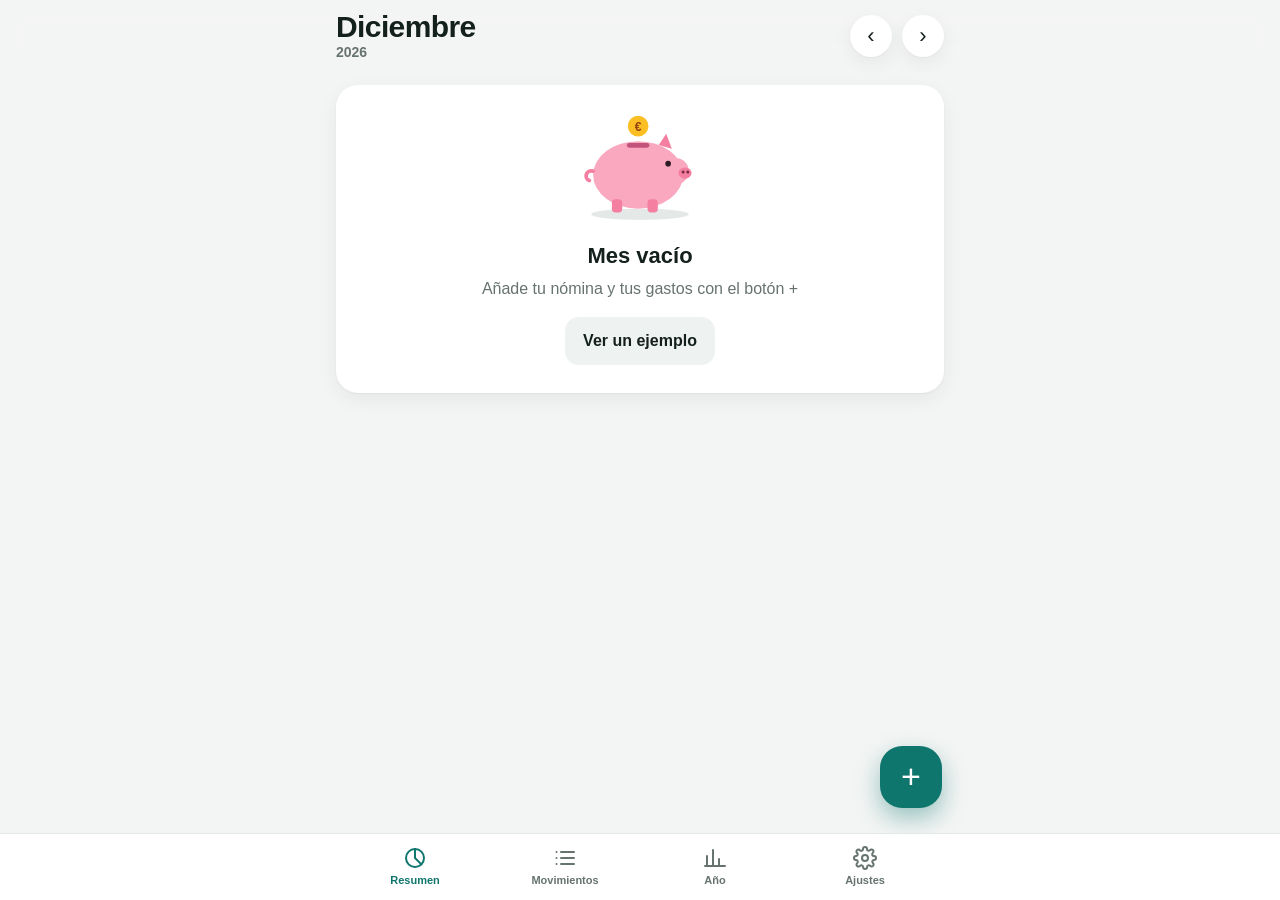
==== commit c686d064: "Mis Finanzas: interfaz más sencilla y visual Títulos grandes, gráfico de anillo, gráfico de ahorro a" ====
--- a/midinero/index.html
+++ b/midinero/index.html
@@ -4,7 +4,7 @@
 <meta charset="utf-8">
 <meta name="viewport" content="width=device-width, initial-scale=1, viewport-fit=cover">
 <title>Mis Finanzas</title>
-<meta name="description" content="Organiza tus ingresos, gastos fijos, suscripciones y ahorro mes a mes.">
+<meta name="description" content="Organiza tus ingresos, gastos y ahorro mes a mes.">
 <meta name="theme-color" content="#0f766e">
 <meta name="apple-mobile-web-app-capable" content="yes">
 <meta name="mobile-web-app-capable" content="yes">
@@ -15,111 +15,212 @@
 <link rel="apple-touch-icon" href="apple-touch-icon.png">
 <style>
 :root{
-  --bg:#f4f6f5; --card:#ffffff; --ink:#15201d; --muted:#5d6b67; --line:#e2e8e6;
-  --brand:#0f766e; --brand-soft:#d7efec; --in:#15803d; --in-soft:#dcfce7;
-  --out:#c2410c; --out-soft:#ffedd5; --warn:#b45309; --warn-soft:#fef3c7;
-  --bad:#b91c1c; --bad-soft:#fee2e2; --shadow:0 1px 2px rgba(0,0,0,.05),0 4px 14px rgba(0,0,0,.05);
+  --bg:#f3f5f4; --card:#ffffff; --ink:#14201c; --muted:#66736f; --line:#e4e9e7; --soft:#eef3f1;
+  --brand:#0f766e; --brand-ink:#ffffff; --brand-soft:#dbf0ec;
+  --in:#13803d; --out:#c2410c; --bad:#c62828; --warn-soft:#fdf3d7; --good-soft:#dcf5e5; --bad-soft:#fde4e4;
+  --s1:#2a78d6; --s2:#eb6834; --s3:#1baf7a;
+  --shadow:0 1px 2px rgba(16,24,22,.04),0 6px 20px rgba(16,24,22,.06);
 }
 @media (prefers-color-scheme: dark){
   :root{
-    --bg:#0e1412; --card:#18211e; --ink:#e7efec; --muted:#9aaba6; --line:#2a3632;
-    --brand:#2dd4bf; --brand-soft:#123a35; --in:#4ade80; --in-soft:#143222;
-    --out:#fb923c; --out-soft:#3a2414; --warn:#fbbf24; --warn-soft:#3a2f12;
-    --bad:#f87171; --bad-soft:#3b1616; --shadow:none;
+    --bg:#0d1311; --card:#17201d; --ink:#e9f0ed; --muted:#97a6a1; --line:#26322e; --soft:#1e2a26;
+    --brand:#2dd4bf; --brand-ink:#05302b; --brand-soft:#133b35;
+    --in:#4ade80; --out:#fb923c; --bad:#f87171; --warn-soft:#3a3013; --good-soft:#14321f; --bad-soft:#3b1717;
+    --s1:#3987e5; --s2:#d95926; --s3:#199e70; --shadow:none;
   }
 }
 *{box-sizing:border-box}
-html,body{margin:0;background:var(--bg);color:var(--ink);font:15px/1.4 -apple-system,BlinkMacSystemFont,"Segoe UI",Roboto,Helvetica,Arial,sans-serif;-webkit-tap-highlight-color:transparent}
-body{padding-bottom:calc(76px + env(safe-area-inset-bottom))}
+html,body{margin:0;background:var(--bg);color:var(--ink);font:16px/1.4 -apple-system,BlinkMacSystemFont,"SF Pro Text","Segoe UI",Roboto,Helvetica,Arial,sans-serif;-webkit-tap-highlight-color:transparent}
+body{padding-bottom:calc(84px + env(safe-area-inset-bottom))}
 button,input,select{font:inherit;color:inherit}
-.wrap{max-width:720px;margin:0 auto;padding:0 16px}
-header.top{position:sticky;top:0;z-index:5;background:var(--bg);padding:calc(10px + env(safe-area-inset-top)) 0 10px;border-bottom:1px solid var(--line)}
-.monthbar{display:flex;align-items:center;justify-content:space-between;gap:8px}
-.monthbar h1{font-size:19px;margin:0;text-transform:capitalize;text-align:center;flex:1}
-.iconbtn{width:40px;height:40px;border-radius:12px;border:1px solid var(--line);background:var(--card);display:grid;place-items:center;cursor:pointer;font-size:18px}
-.card{background:var(--card);border-radius:16px;box-shadow:var(--shadow);border:1px solid var(--line);padding:14px;margin:12px 0}
-.card h2{font-size:15px;margin:0 0 10px;display:flex;justify-content:space-between;align-items:center}
-.card h2 small{font-weight:400;color:var(--muted);font-size:13px}
-.kpis{display:grid;grid-template-columns:1fr 1fr;gap:10px;margin:12px 0}
-.kpi{background:var(--card);border:1px solid var(--line);border-radius:16px;padding:12px;box-shadow:var(--shadow)}
-.kpi .l{font-size:12px;color:var(--muted);text-transform:uppercase;letter-spacing:.04em}
-.kpi .v{font-size:22px;font-weight:700;margin-top:2px;font-variant-numeric:tabular-nums}
-.kpi .s{font-size:12px;color:var(--muted)}
-.pos{color:var(--in)} .neg{color:var(--bad)}
-.bar{height:10px;border-radius:6px;background:var(--line);overflow:hidden}
-.bar>i{display:block;height:100%;background:var(--brand);border-radius:6px}
-.catrow{display:grid;grid-template-columns:1fr auto;gap:2px 10px;margin:9px 0}
-.catrow .n{font-size:14px}
-.catrow .a{font-size:14px;font-weight:600;text-align:right;font-variant-numeric:tabular-nums}
-.catrow .bar{grid-column:1/-1;height:8px}
-.catrow .d{font-size:12px;color:var(--muted);grid-column:1/-1}
-.stack{display:flex;height:14px;border-radius:8px;overflow:hidden;background:var(--line);margin:6px 0 10px}
-.legend{display:flex;flex-wrap:wrap;gap:6px 14px;font-size:13px;color:var(--muted)}
-.legend b{display:inline-block;width:10px;height:10px;border-radius:3px;margin-right:5px;vertical-align:-1px}
-.tip{display:flex;gap:10px;padding:10px;border-radius:12px;margin:8px 0;font-size:14px}
-.tip .ic{font-size:18px;line-height:1.2}
-.tip.good{background:var(--in-soft)} .tip.warn{background:var(--warn-soft)} .tip.bad{background:var(--bad-soft)} .tip.info{background:var(--brand-soft)}
-/* sheet table */
-.sheet{width:100%;border-collapse:collapse;font-variant-numeric:tabular-nums}
-.sheet th{text-align:left;font-size:12px;text-transform:uppercase;letter-spacing:.04em;color:var(--muted);padding:8px 6px;border-bottom:1px solid var(--line);font-weight:600}
-.sheet td{padding:10px 6px;border-bottom:1px solid var(--line);font-size:14px;vertical-align:middle}
-.sheet td.num,.sheet th.num{text-align:right;white-space:nowrap}
-.sheet tr.item{cursor:pointer}
-.sheet tr.item:active{background:var(--brand-soft)}
-.sheet tr.sec td{background:var(--bg);font-weight:700;font-size:13px;padding:8px 6px}
-.sheet tr.tot td{font-weight:700}
-.sheet .sub{display:block;font-size:12px;color:var(--muted)}
-.pill{display:inline-block;font-size:11px;padding:1px 7px;border-radius:999px;background:var(--brand-soft);color:var(--brand);margin-left:4px;vertical-align:1px}
-.empty{text-align:center;color:var(--muted);padding:26px 10px}
-.btn{border:0;border-radius:12px;padding:12px 16px;background:var(--brand);color:#fff;font-weight:600;cursor:pointer}
-@media (prefers-color-scheme: dark){.btn{color:#062c28}}
-.btn.ghost{background:transparent;color:var(--ink);border:1px solid var(--line)}
-.btn.danger{background:var(--bad-soft);color:var(--bad)}
+button{cursor:pointer}
+.wrap{max-width:640px;margin:0 auto;padding:0 16px}
+.num{font-variant-numeric:tabular-nums}
+.pos{color:var(--in)} .neg{color:var(--bad)} .muted{color:var(--muted)}
+
+/* Header */
+header.top{position:sticky;top:0;z-index:5;background:color-mix(in srgb,var(--bg) 92%,transparent);backdrop-filter:blur(12px);-webkit-backdrop-filter:blur(12px);padding:calc(10px + env(safe-area-inset-top)) 0 8px}
+.monthbar{display:flex;align-items:center;gap:10px}
+.monthbar .t{flex:1}
+.monthbar h1{font-size:30px;line-height:1.1;margin:0;font-weight:800;letter-spacing:-.02em;text-transform:capitalize}
+.monthbar .y{font-size:14px;color:var(--muted);font-weight:600}
+.round{width:42px;height:42px;border-radius:50%;border:0;background:var(--card);box-shadow:var(--shadow);display:grid;place-items:center;font-size:22px;color:var(--ink)}
+.round:active{transform:scale(.94)}
+
+/* Cards */
+.card{background:var(--card);border-radius:22px;box-shadow:var(--shadow);padding:18px;margin:14px 0}
+.card>h2{font-size:21px;margin:0 0 14px;font-weight:800;letter-spacing:-.01em;display:flex;align-items:center;gap:8px}
+.card>h2 .act{margin-left:auto;font-size:14px;font-weight:600;color:var(--brand);background:none;border:0;padding:4px}
+
+/* Hero */
+.hero{background:linear-gradient(140deg,#0f766e,#115e59);color:#fff;position:relative;overflow:hidden}
+@media (prefers-color-scheme: dark){.hero{background:linear-gradient(140deg,#115e59,#0b3f3b)}}
+.hero .lbl{font-size:15px;opacity:.85;font-weight:600}
+.hero .big{font-size:44px;font-weight:800;letter-spacing:-.03em;line-height:1.1;margin:2px 0 12px}
+.hero .goal{display:flex;justify-content:space-between;font-size:13px;opacity:.9;margin-bottom:6px}
+.hero .track{height:10px;border-radius:6px;background:rgba(255,255,255,.22);overflow:hidden}
+.hero .track i{display:block;height:100%;border-radius:6px;background:#fff;transition:width .6s ease}
+.hero.over{background:linear-gradient(140deg,#b42318,#7f1d1d)}
+.hero .deco{position:absolute;right:-18px;top:-18px;width:120px;height:120px;opacity:.16}
+.duo{display:grid;grid-template-columns:1fr 1fr;gap:12px;margin:14px 0}
+.mini{background:var(--card);border-radius:20px;box-shadow:var(--shadow);padding:14px;display:flex;gap:12px;align-items:center}
+.mini .ic{width:42px;height:42px;border-radius:14px;display:grid;place-items:center;font-size:20px;flex:0 0 auto}
+.mini .ic.in{background:var(--good-soft)} .mini .ic.out{background:#ffe9dc}
+@media (prefers-color-scheme: dark){.mini .ic.out{background:#3a2414}}
+.mini .l{font-size:13px;color:var(--muted);font-weight:600}
+.mini .v{font-size:19px;font-weight:800;letter-spacing:-.01em}
+.delta{font-size:12px;font-weight:600;color:var(--muted)}
+
+/* Donut */
+.donutwrap{display:flex;align-items:center;gap:14px}
+.donut{width:136px;height:136px;flex:0 0 auto;position:relative}
+.donut svg{width:100%;height:100%;transform:rotate(-90deg)}
+.donut circle.seg{fill:none;stroke-width:20;transition:stroke-width .2s,opacity .2s;cursor:pointer}
+.donut circle.seg.dim{opacity:.3}
+.donut circle.seg.on{stroke-width:24}
+.donut .center{position:absolute;inset:0;display:flex;flex-direction:column;align-items:center;justify-content:center;text-align:center;pointer-events:none}
+.donut .center b{font-size:22px;letter-spacing:-.02em}
+.donut .center span{font-size:12px;color:var(--muted);font-weight:600;max-width:90px}
+.legend{flex:1;display:flex;flex-direction:column;gap:6px;min-width:0}
+.legend button{display:flex;align-items:center;gap:10px;border:0;background:none;padding:8px;border-radius:12px;text-align:left;width:100%}
+.legend button.on{background:var(--soft)}
+.legend .dot{width:12px;height:12px;border-radius:4px;flex:0 0 auto}
+.legend .n{font-size:14px;font-weight:600;flex:1;min-width:0}
+.legend .a{display:block;font-size:15px;font-weight:800}
+.legend .p{font-size:12px;color:var(--muted);font-weight:600;margin-left:auto}
+
+/* Category rows */
+.cat{display:flex;align-items:center;gap:12px;padding:9px 4px;border:0;background:none;width:100%;text-align:left;border-radius:14px}
+.cat:active{background:var(--soft)}
+.chip{width:42px;height:42px;border-radius:14px;background:var(--soft);display:grid;place-items:center;font-size:21px;flex:0 0 auto}
+.cat .mid{flex:1;min-width:0}
+.cat .row1{display:flex;justify-content:space-between;gap:8px;font-size:15px}
+.cat .row1 b{font-weight:700}
+.cat .name{white-space:nowrap;overflow:hidden;text-overflow:ellipsis;font-weight:600}
+.cat .bar{height:6px;border-radius:4px;background:var(--soft);margin-top:7px;overflow:hidden}
+.cat .bar i{display:block;height:100%;background:var(--brand);border-radius:4px}
+.cat .trend{font-size:12px;font-weight:700;margin-left:6px}
+.up{color:var(--bad)} .down{color:var(--in)}
+
+/* Tips */
+.tip{display:flex;gap:12px;align-items:flex-start;padding:12px;border-radius:16px;margin:8px 0;font-size:15px}
+.tip .e{font-size:22px;line-height:1}
+.tip.good{background:var(--good-soft)} .tip.warn{background:var(--warn-soft)} .tip.bad{background:var(--bad-soft)} .tip.info{background:var(--brand-soft)}
+
+/* Movements */
+.filters{display:flex;gap:8px;overflow-x:auto;padding:4px 0 2px;margin:6px -16px 0;padding-left:16px;padding-right:16px;scrollbar-width:none}
+.filters::-webkit-scrollbar{display:none}
+.fchip{border:0;background:var(--card);box-shadow:var(--shadow);padding:9px 14px;border-radius:999px;font-size:14px;font-weight:600;white-space:nowrap;display:flex;gap:6px;align-items:center}
+.fchip.on{background:var(--ink);color:var(--bg)}
+.sumrow{display:flex;gap:10px;margin:14px 0}
+.sumrow div{flex:1;background:var(--card);box-shadow:var(--shadow);border-radius:16px;padding:10px 12px}
+.sumrow small{display:block;font-size:12px;color:var(--muted);font-weight:600}
+.sumrow b{font-size:17px}
+.grp{font-size:13px;font-weight:700;color:var(--muted);text-transform:uppercase;letter-spacing:.05em;margin:18px 4px 6px;display:flex;justify-content:space-between}
+.list{background:var(--card);border-radius:20px;box-shadow:var(--shadow);overflow:hidden}
+.mv{display:flex;align-items:center;gap:12px;padding:12px 14px;border:0;background:none;width:100%;text-align:left;border-top:1px solid var(--line)}
+.mv:first-child{border-top:0}
+.mv:active{background:var(--soft)}
+.mv .mid{flex:1;min-width:0}
+.mv .n{font-weight:600;font-size:15px;white-space:nowrap;overflow:hidden;text-overflow:ellipsis}
+.mv .s{font-size:13px;color:var(--muted)}
+.mv .a{font-weight:700;font-size:15px;white-space:nowrap}
+.rep{font-size:11px;vertical-align:1px;margin-left:4px;opacity:.7}
+
+/* Year chart */
+.ychart{position:relative;height:190px;margin-top:6px}
+.ychart svg{width:100%;height:100%;overflow:visible}
+.ybar{cursor:pointer}
+.ybar rect.hit{fill:transparent}
+.ylbl{font-size:11px;fill:var(--muted);text-anchor:middle;font-weight:600}
+.tipbox{position:absolute;transform:translate(-50%,-100%);background:var(--ink);color:var(--bg);padding:7px 10px;border-radius:10px;font-size:13px;font-weight:600;white-space:nowrap;pointer-events:none;box-shadow:0 4px 14px rgba(0,0,0,.2)}
+.tipbox small{display:block;font-weight:500;opacity:.75}
+.mrow{display:flex;align-items:center;gap:12px;padding:12px 14px;border:0;background:none;width:100%;text-align:left;border-top:1px solid var(--line)}
+.mrow:first-child{border-top:0}
+.mrow .m{font-weight:700;text-transform:capitalize;width:90px}
+.mrow .mid{flex:1;font-size:12px;color:var(--muted)}
+.mrow .a{font-weight:800}
+
+/* Settings */
+.set{display:flex;align-items:center;gap:14px;padding:14px;border:0;background:none;width:100%;text-align:left;border-top:1px solid var(--line);font-size:16px}
+.set:first-child{border-top:0}
+.set .mid{flex:1}
+.set .mid small{display:block;font-size:13px;color:var(--muted)}
+.set .chev{color:var(--muted);font-size:20px}
+.set.danger{color:var(--bad)}
+.stepper{display:flex;align-items:center;gap:6px}
+.stepper button{width:34px;height:34px;border-radius:50%;border:0;background:var(--soft);font-size:18px;font-weight:700}
+.stepper b{min-width:44px;text-align:center}
+.set select{border:0;background:var(--soft);border-radius:10px;padding:8px 10px;font-weight:600}
+.pagetitle{font-size:32px;font-weight:800;letter-spacing:-.02em;margin:calc(18px + env(safe-area-inset-top)) 0 6px}
+
+/* Empty */
+.empty{text-align:center;padding:28px 18px}
+.empty svg{width:150px;height:auto;margin-bottom:6px}
+.empty h3{font-size:22px;margin:4px 0 6px}
+.empty p{color:var(--muted);margin:0 0 16px}
+.btn{border:0;border-radius:14px;padding:13px 18px;background:var(--brand);color:var(--brand-ink);font-weight:700;font-size:16px}
+.btn.ghost{background:var(--soft);color:var(--ink)}
 .btn.block{width:100%}
-.row{display:flex;gap:8px;flex-wrap:wrap}
-.row>*{flex:1}
-.fab{position:fixed;right:max(16px,calc(50% - 344px));bottom:calc(84px + env(safe-area-inset-bottom));width:58px;height:58px;border-radius:50%;border:0;background:var(--brand);color:#fff;font-size:30px;box-shadow:0 6px 18px rgba(0,0,0,.25);cursor:pointer;z-index:6}
-@media (prefers-color-scheme: dark){.fab{color:#062c28}}
-nav.tabs{position:fixed;left:0;right:0;bottom:0;background:var(--card);border-top:1px solid var(--line);display:flex;justify-content:center;padding-bottom:env(safe-area-inset-bottom);z-index:7}
-nav.tabs button{flex:1;max-width:180px;background:none;border:0;padding:9px 0 10px;font-size:11px;color:var(--muted);cursor:pointer;display:flex;flex-direction:column;align-items:center;gap:2px}
-nav.tabs button span{font-size:20px;filter:grayscale(1);opacity:.7}
-nav.tabs button.on{color:var(--brand);font-weight:700}
-nav.tabs button.on span{filter:none;opacity:1}
-/* modal */
-.overlay{position:fixed;inset:0;background:rgba(0,0,0,.4);display:none;z-index:20;align-items:flex-end;justify-content:center}
-.overlay.open{display:flex}
-.modal{background:var(--card);width:100%;max-width:560px;border-radius:20px 20px 0 0;padding:18px 16px calc(18px + env(safe-area-inset-bottom));max-height:92vh;overflow:auto}
-@media (min-width:600px){.overlay{align-items:center}.modal{border-radius:20px}}
-.modal h3{margin:0 0 12px;font-size:18px}
-label.f{display:block;font-size:13px;color:var(--muted);margin:10px 0 4px}
-.inp{width:100%;padding:12px;border-radius:12px;border:1px solid var(--line);background:var(--bg);font-size:16px}
-.seg{display:flex;background:var(--bg);border:1px solid var(--line);border-radius:12px;padding:3px;gap:3px}
-.seg button{flex:1;border:0;background:transparent;padding:9px 4px;border-radius:9px;cursor:pointer;font-size:14px}
-.seg button.on{background:var(--card);box-shadow:0 1px 3px rgba(0,0,0,.15);font-weight:700}
-.seg.in button.on{color:var(--in)} .seg.out button.on{color:var(--out)}
-.check{display:flex;align-items:center;gap:10px;margin:14px 0 4px;font-size:14px}
-.check input{width:20px;height:20px;accent-color:var(--brand)}
-.yearbars{display:flex;align-items:flex-end;gap:4px;height:140px;padding-top:8px;border-bottom:1px solid var(--line)}
-.yearbars .col{flex:1;display:flex;flex-direction:column;justify-content:flex-end;align-items:center;height:100%;position:relative}
-.yearbars .col i{display:block;width:100%;max-width:26px;border-radius:5px 5px 0 0;background:var(--in)}
-.yearbars .col i.n{background:var(--bad)}
-.yearlbl{display:flex;gap:4px;font-size:10px;color:var(--muted);text-align:center;margin-top:4px}
-.yearlbl span{flex:1}
-.scroll-x{overflow-x:auto;-webkit-overflow-scrolling:touch}
-.note{font-size:13px;color:var(--muted)}
-.banner{background:var(--brand-soft);border-radius:14px;padding:12px;margin:12px 0;font-size:14px}
-.banner .row{margin-top:10px}
-.toast{position:fixed;left:50%;transform:translateX(-50%);bottom:calc(150px + env(safe-area-inset-bottom));background:var(--ink);color:var(--bg);padding:10px 16px;border-radius:12px;font-size:14px;opacity:0;transition:opacity .25s;pointer-events:none;z-index:30}
+.banner{background:var(--brand-soft);border-radius:20px;padding:16px;margin:14px 0;display:flex;gap:12px;align-items:center}
+.banner .e{font-size:28px}
+.banner .mid{flex:1;font-size:15px}
+.banner .mid b{display:block;font-size:16px}
+
+/* FAB + tabs */
+.fab{position:fixed;right:max(18px,calc(50% - 302px));bottom:calc(92px + env(safe-area-inset-bottom));width:62px;height:62px;border-radius:22px;border:0;background:var(--brand);color:var(--brand-ink);font-size:34px;font-weight:300;box-shadow:0 10px 24px rgba(15,118,110,.4);z-index:6;display:grid;place-items:center}
+.fab:active{transform:scale(.94)}
+nav.tabs{position:fixed;left:0;right:0;bottom:0;background:color-mix(in srgb,var(--card) 94%,transparent);backdrop-filter:blur(14px);-webkit-backdrop-filter:blur(14px);border-top:1px solid var(--line);display:flex;justify-content:center;padding:6px 8px calc(6px + env(safe-area-inset-bottom));z-index:7}
+nav.tabs button{flex:1;max-width:150px;background:none;border:0;padding:6px 0;font-size:11px;font-weight:600;color:var(--muted);display:flex;flex-direction:column;align-items:center;gap:3px}
+nav.tabs svg{width:24px;height:24px;stroke:currentColor;fill:none;stroke-width:2;stroke-linecap:round;stroke-linejoin:round}
+nav.tabs button.on{color:var(--brand)}
+
+/* Sheet */
+.overlay{position:fixed;inset:0;background:rgba(0,0,0,.42);display:none;z-index:20;align-items:flex-end;justify-content:center}
+.overlay.open{display:flex;animation:fade .2s}
+.sheet{background:var(--card);width:100%;max-width:560px;border-radius:26px 26px 0 0;padding:10px 18px calc(18px + env(safe-area-inset-bottom));max-height:94vh;overflow:auto;animation:up .25s ease}
+.sheet .grab{width:40px;height:5px;border-radius:3px;background:var(--line);margin:0 auto 12px}
+@keyframes up{from{transform:translateY(40px);opacity:.5}to{transform:none;opacity:1}}
+@keyframes fade{from{opacity:0}to{opacity:1}}
+@media (min-width:600px){.overlay{align-items:center}.sheet{border-radius:26px}}
+.sheet h3{font-size:22px;margin:0 0 12px;font-weight:800}
+.seg{display:flex;background:var(--soft);border-radius:14px;padding:4px;gap:4px}
+.seg button{flex:1;border:0;background:transparent;padding:10px 4px;border-radius:11px;font-size:15px;font-weight:600;color:var(--muted)}
+.seg button.on{background:var(--card);color:var(--ink);box-shadow:0 1px 4px rgba(0,0,0,.12)}
+.amount{display:flex;align-items:baseline;justify-content:center;gap:6px;margin:14px 0 6px}
+.amount input{border:0;background:none;font-size:46px;font-weight:800;letter-spacing:-.03em;width:4.2ch;max-width:80%;text-align:right;outline:none;padding:0}
+.amount input::placeholder{color:var(--line)}
+.groups{display:flex;gap:8px;flex-wrap:wrap;margin:12px 0}
+.groups button{border:1.5px solid var(--line);background:none;border-radius:999px;padding:8px 14px;font-size:14px;font-weight:600}
+.groups button.on{border-color:var(--brand);background:var(--brand-soft);color:var(--brand)}
+.inp{width:100%;padding:14px;border-radius:14px;border:0;background:var(--soft);font-size:16px}
+.flabel{font-size:13px;font-weight:700;color:var(--muted);margin:14px 0 8px;text-transform:uppercase;letter-spacing:.05em}
+.catgrid{display:grid;grid-template-columns:repeat(4,1fr);gap:8px}
+.catgrid button{border:1.5px solid transparent;background:var(--soft);border-radius:14px;padding:8px 2px;display:flex;flex-direction:column;align-items:center;gap:3px;font-size:11px;font-weight:600;line-height:1.15;min-height:70px}
+.catgrid button span{font-size:22px}
+.catgrid button.on{border-color:var(--brand);background:var(--brand-soft);color:var(--brand)}
+.optrow{display:flex;gap:10px;align-items:center;margin-top:12px}
+.optrow .inp{flex:1}
+.toggle{display:flex;align-items:center;gap:10px;background:var(--soft);border-radius:14px;padding:10px 14px;font-size:14px;font-weight:600;flex:1;border:0}
+.toggle i{width:40px;height:24px;border-radius:12px;background:var(--line);position:relative;flex:0 0 auto;transition:background .2s}
+.toggle i::after{content:"";position:absolute;top:3px;left:3px;width:18px;height:18px;border-radius:50%;background:#fff;transition:left .2s;box-shadow:0 1px 2px rgba(0,0,0,.2)}
+.toggle.on i{background:var(--brand)} .toggle.on i::after{left:19px}
+.actions{display:flex;gap:10px;margin-top:18px}
+.actions .btn{flex:1}
+.del{background:var(--bad-soft)!important;color:var(--bad)!important;flex:0 0 auto!important}
+
+.toast{position:fixed;left:50%;transform:translateX(-50%);top:calc(14px + env(safe-area-inset-top));background:var(--ink);color:var(--bg);padding:11px 18px;border-radius:14px;font-size:14px;font-weight:600;opacity:0;transition:opacity .25s;pointer-events:none;z-index:30;white-space:nowrap}
 .toast.show{opacity:1}
 .hidden{display:none!important}
+.fadein{animation:fade .25s}
 </style>
 </head>
 <body>
-<header class="top">
+<header class="top" id="top">
   <div class="wrap monthbar">
-    <button class="iconbtn" id="prev" aria-label="Mes anterior">‹</button>
-    <h1 id="monthTitle">—</h1>
-    <button class="iconbtn" id="next" aria-label="Mes siguiente">›</button>
+    <div class="t"><h1 id="mTitle">—</h1><div class="y" id="mYear"></div></div>
+    <button class="round" id="prev" aria-label="Anterior">‹</button>
+    <button class="round" id="next" aria-label="Siguiente">›</button>
   </div>
 </header>
 
@@ -130,39 +231,40 @@
   <section id="view-ajustes" class="hidden"></section>
 </main>
 
-<button class="fab" id="fab" aria-label="Añadir movimiento">+</button>
+<button class="fab" id="fab" aria-label="Añadir">+</button>
 
 <nav class="tabs">
-  <button data-tab="resumen" class="on"><span>📊</span>Resumen</button>
-  <button data-tab="mov"><span>📋</span>Movimientos</button>
-  <button data-tab="anio"><span>📅</span>Año</button>
-  <button data-tab="ajustes"><span>⚙️</span>Ajustes</button>
+  <button data-tab="resumen" class="on"><svg viewBox="0 0 24 24"><circle cx="12" cy="12" r="9"/><path d="M12 3v9l6.4 6.4"/></svg>Resumen</button>
+  <button data-tab="mov"><svg viewBox="0 0 24 24"><path d="M8 6h13M8 12h13M8 18h13M3.5 6h.01M3.5 12h.01M3.5 18h.01"/></svg>Movimientos</button>
+  <button data-tab="anio"><svg viewBox="0 0 24 24"><path d="M4 20V10M10 20V4M16 20v-7M22 20H2"/></svg>Año</button>
+  <button data-tab="ajustes"><svg viewBox="0 0 24 24"><circle cx="12" cy="12" r="3"/><path d="M19.4 15a1.7 1.7 0 0 0 .3 1.8l.1.1a2 2 0 1 1-2.8 2.8l-.1-.1a1.7 1.7 0 0 0-1.8-.3 1.7 1.7 0 0 0-1 1.5V21a2 2 0 1 1-4 0v-.1a1.7 1.7 0 0 0-1.1-1.5 1.7 1.7 0 0 0-1.8.3l-.1.1a2 2 0 1 1-2.8-2.8l.1-.1a1.7 1.7 0 0 0 .3-1.8 1.7 1.7 0 0 0-1.5-1H3a2 2 0 1 1 0-4h.1a1.7 1.7 0 0 0 1.5-1.1 1.7 1.7 0 0 0-.3-1.8l-.1-.1a2 2 0 1 1 2.8-2.8l.1.1a1.7 1.7 0 0 0 1.8.3H9a1.7 1.7 0 0 0 1-1.5V3a2 2 0 1 1 4 0v.1a1.7 1.7 0 0 0 1 1.5 1.7 1.7 0 0 0 1.8-.3l.1-.1a2 2 0 1 1 2.8 2.8l-.1.1a1.7 1.7 0 0 0-.3 1.8V9a1.7 1.7 0 0 0 1.5 1H21a2 2 0 1 1 0 4h-.1a1.7 1.7 0 0 0-1.5 1z"/></svg>Ajustes</button>
 </nav>
 
-<div class="overlay" id="overlay">
-  <div class="modal" role="dialog" aria-modal="true">
-    <h3 id="mTitle">Nuevo movimiento</h3>
-    <div class="seg" id="mType">
-      <button data-v="gasto" class="on">Gasto</button>
-      <button data-v="ingreso">Ingreso</button>
+<!-- Add / edit sheet -->
+<div class="overlay" id="ovEdit">
+  <div class="sheet" role="dialog" aria-modal="true">
+    <div class="grab"></div>
+    <div class="seg" id="eType"><button data-v="gasto" class="on">Gasto</button><button data-v="ingreso">Ingreso</button></div>
+    <div class="amount"><input id="eAmount" inputmode="decimal" placeholder="0,00" aria-label="Importe"><b style="font-size:28px">€</b></div>
+    <div class="groups" id="eGroup"></div>
+    <input class="inp" id="eName" placeholder="Concepto (ej. Mercadona)" autocomplete="off">
+    <div class="flabel">Categoría</div>
+    <div class="catgrid" id="eCat"></div>
+    <div class="optrow">
+      <input class="inp" id="eDate" type="date" aria-label="Fecha">
+      <button class="toggle" id="eRec" type="button"><i></i>Cada mes</button>
     </div>
-    <label class="f">Tipo</label>
-    <div class="seg" id="mGroup"></div>
-    <label class="f" for="mName">Concepto</label>
-    <input class="inp" id="mName" placeholder="Ej. Alquiler, Netflix, Mercadona…" autocomplete="off">
-    <label class="f" for="mAmount">Importe</label>
-    <input class="inp" id="mAmount" inputmode="decimal" placeholder="0,00">
-    <label class="f" for="mCat">Categoría</label>
-    <select class="inp" id="mCat"></select>
-    <label class="f" for="mDate">Fecha (opcional)</label>
-    <input class="inp" id="mDate" type="date">
-    <label class="check"><input type="checkbox" id="mRec"> Se repite cada mes (se copia al mes siguiente)</label>
-    <div class="row" style="margin-top:16px">
-      <button class="btn danger hidden" id="mDel">Borrar</button>
-      <button class="btn ghost" id="mCancel">Cancelar</button>
-      <button class="btn" id="mSave">Guardar</button>
+    <div class="actions">
+      <button class="btn del hidden" id="eDel" aria-label="Borrar">🗑️</button>
+      <button class="btn ghost" id="eCancel">Cancelar</button>
+      <button class="btn" id="eSave">Guardar</button>
     </div>
   </div>
+</div>
+
+<!-- Detail sheet (category) -->
+<div class="overlay" id="ovDetail">
+  <div class="sheet" role="dialog" aria-modal="true"><div class="grab"></div><div id="detailBody"></div></div>
 </div>
 
 <div class="toast" id="toast"></div>
@@ -172,49 +274,53 @@
 (() => {
 'use strict';
 const KEY = 'misfinanzas.v1';
-const EXP_CATS = ['Vivienda','Suministros (luz, agua, gas, internet)','Supermercado','Restaurantes y bares','Ocio','Transporte','Coche','Suscripciones','Salud','Deporte','Ropa','Cuidado personal','Educación','Viajes','Regalos','Hijos','Mascotas','Seguros','Préstamos y deudas','Impuestos y comisiones','Ahorro / inversión','Otros'];
+const ICON = {
+  'Vivienda':'🏠','Suministros (luz, agua, gas, internet)':'💡','Supermercado':'🛒','Restaurantes y bares':'🍽️','Ocio':'🎟️','Transporte':'🚗','Coche':'🔧','Suscripciones':'📺','Salud':'💊','Deporte':'🏋️','Ropa':'👕','Compras y hogar':'🛍️','Cuidado personal':'💅','Educación':'📚','Viajes':'✈️','Regalos':'🎁','Hijos':'🧸','Mascotas':'🐾','Seguros':'🛡️','Préstamos y deudas':'💳','Impuestos y comisiones':'🧾','Ahorro / inversión':'🐷','Otros':'📦',
+  'Nómina':'💼','Paga extra':'🎉','Trabajos extra':'🧑‍💻','Bizum / reembolsos':'🔁','Ventas':'🏷️','Ayudas':'🤝','Intereses / inversión':'📈','Otros ingresos':'💶'
+};
+const SHORT = {'Suministros (luz, agua, gas, internet)':'Facturas','Restaurantes y bares':'Restaurantes','Impuestos y comisiones':'Impuestos','Préstamos y deudas':'Préstamos','Ahorro / inversión':'Ahorro','Intereses / inversión':'Intereses','Bizum / reembolsos':'Reembolsos','Cuidado personal':'Cuidado','Compras y hogar':'Compras'};
+const EXP_CATS = ['Supermercado','Vivienda','Suministros (luz, agua, gas, internet)','Transporte','Coche','Restaurantes y bares','Ocio','Suscripciones','Compras y hogar','Ropa','Salud','Deporte','Cuidado personal','Viajes','Regalos','Educación','Seguros','Préstamos y deudas','Impuestos y comisiones','Hijos','Mascotas','Ahorro / inversión','Otros'];
 const INC_CATS = ['Nómina','Paga extra','Trabajos extra','Bizum / reembolsos','Ventas','Ayudas','Intereses / inversión','Otros ingresos'];
 const NEEDS = new Set(['Vivienda','Suministros (luz, agua, gas, internet)','Supermercado','Transporte','Coche','Salud','Seguros','Préstamos y deudas','Impuestos y comisiones','Hijos']);
-const GROUPS = {
-  gasto: [['fijo','Fijo'],['suscripcion','Suscripción'],['variable','Variable']],
-  ingreso: [['nomina','Nómina'],['extra','Extra']]
-};
-const GROUP_LABEL = {nomina:'Nómina',extra:'Otros ingresos',fijo:'Gastos fijos',suscripcion:'Suscripciones',variable:'Gastos variables'};
-const GROUP_COLOR = {fijo:'#0f766e',suscripcion:'#7c3aed',variable:'#ea580c'};
+const GROUPS = { gasto:[['variable','Variable'],['fijo','Fijo'],['suscripcion','Suscripción']], ingreso:[['nomina','Nómina'],['extra','Extra']] };
+const GROUP_LABEL = {nomina:'Nómina',extra:'Otros ingresos',fijo:'Gastos fijos',suscripcion:'Suscripciones',variable:'Día a día'};
 const MONTHS = ['enero','febrero','marzo','abril','mayo','junio','julio','agosto','septiembre','octubre','noviembre','diciembre'];
+const short = c => SHORT[c] || c;
+const icon = c => ICON[c] || '📦';
 
 let state = load();
 let cur = monthKey(new Date());
 let tab = 'resumen';
+let movFilter = 'todo';
 let editing = null;
 
 function load(){
   try{ const s = JSON.parse(localStorage.getItem(KEY)); if(s && s.months) return s; }catch(e){}
   return {version:1, currency:'EUR', goal:20, months:{}, dismissed:{}};
 }
-function save(){ try{ localStorage.setItem(KEY, JSON.stringify(state)); }catch(e){ toast('No se pudo guardar en este navegador'); } }
+function save(){ try{ localStorage.setItem(KEY, JSON.stringify(state)); }catch(e){ toast('No se pudo guardar'); } }
 function monthKey(d){ return d.getFullYear()+'-'+String(d.getMonth()+1).padStart(2,'0'); }
 function shift(k,n){ const [y,m]=k.split('-').map(Number); return monthKey(new Date(y,m-1+n,1)); }
-function mLabel(k){ const [y,m]=k.split('-').map(Number); return MONTHS[m-1]+' '+y; }
+function mName(k){ return MONTHS[+k.slice(5)-1]; }
+function mLabel(k){ return mName(k)+' '+k.slice(0,4); }
 function uid(){ return Date.now().toString(36)+Math.random().toString(36).slice(2,7); }
 function items(k){ return (state.months[k] && state.months[k].items) || []; }
-function fmt(n){ try{ return new Intl.NumberFormat('es-ES',{style:'currency',currency:state.currency||'EUR'}).format(n||0);}catch(e){return (n||0).toFixed(2)+' €';} }
-function pct(n){ return (isFinite(n)?Math.round(n):0)+'%'; }
+function fmt(n,dec){ const o={style:'currency',currency:state.currency||'EUR'}; if(dec===0){o.maximumFractionDigits=0;o.minimumFractionDigits=0;} try{ return new Intl.NumberFormat('es-ES',o).format(n||0);}catch(e){return (n||0).toFixed(2)+' €';} }
 function esc(s){ return String(s??'').replace(/[&<>"']/g,c=>({'&':'&amp;','<':'&lt;','>':'&gt;','"':'&quot;',"'":'&#39;'}[c])); }
 function parseAmt(s){ s=String(s).trim().replace(/\s|€/g,''); if(s.includes(',')){ s=s.replace(/\./g,'').replace(',','.'); } const n=parseFloat(s); return isFinite(n)?Math.abs(Math.round(n*100)/100):NaN; }
-function toast(t){ const el=document.getElementById('toast'); el.textContent=t; el.classList.add('show'); clearTimeout(toast._t); toast._t=setTimeout(()=>el.classList.remove('show'),2200); }
+function toast(t){ const el=document.getElementById('toast'); el.textContent=t; el.classList.add('show'); clearTimeout(toast._t); toast._t=setTimeout(()=>el.classList.remove('show'),2000); }
+const $ = id => document.getElementById(id);
 
 function totals(k){
-  const it = items(k);
   const t = {inc:0, exp:0, byGroup:{nomina:0,extra:0,fijo:0,suscripcion:0,variable:0}, byCat:{}, needs:0, wants:0, saveCat:0};
-  for(const i of it){
-    if(i.type==='ingreso'){ t.inc+=i.amount; }
+  for(const i of items(k)){
+    if(i.type==='ingreso') t.inc+=i.amount;
     else { t.exp+=i.amount; t.byCat[i.category]=(t.byCat[i.category]||0)+i.amount;
       if(i.category==='Ahorro / inversión') t.saveCat+=i.amount; else if(NEEDS.has(i.category)) t.needs+=i.amount; else t.wants+=i.amount; }
     t.byGroup[i.group]=(t.byGroup[i.group]||0)+i.amount;
   }
-  t.saved = t.inc - t.exp + t.saveCat;      // lo apartado a ahorro/inversión cuenta como ahorro
-  t.spent = t.exp - t.saveCat;               // gasto real (sin contar lo que mandas a ahorro)
+  t.saved = t.inc - t.exp + t.saveCat;
+  t.spent = t.exp - t.saveCat;
   t.rate = t.inc>0 ? t.saved/t.inc*100 : 0;
   return t;
 }
@@ -223,233 +329,242 @@
   return keys[keys.length-1];
 }
 
+/* ---------- Illustrations ---------- */
+const PIGGY = `<svg viewBox="0 0 160 120" aria-hidden="true"><ellipse cx="80" cy="108" rx="52" ry="6" fill="var(--line)"/>
+<ellipse cx="78" cy="66" rx="48" ry="36" fill="#f9a8c0"/><circle cx="118" cy="62" r="14" fill="#f9a8c0"/><ellipse cx="128" cy="64" rx="7" ry="6" fill="#f47fa0"/>
+<circle cx="126" cy="63" r="1.6" fill="#7a2944"/><circle cx="131" cy="63" r="1.6" fill="#7a2944"/><circle cx="110" cy="54" r="3" fill="#2b1a21"/>
+<path d="M100 34l8-12 6 16z" fill="#f47fa0"/><rect x="50" y="92" width="11" height="14" rx="4" fill="#f47fa0"/><rect x="88" y="92" width="11" height="14" rx="4" fill="#f47fa0"/>
+<rect x="66" y="32" width="24" height="5" rx="2.5" fill="#c2537a"/><circle cx="78" cy="14" r="11" fill="#fbbf24"/><text x="78" y="19" font-size="13" font-weight="800" text-anchor="middle" fill="#92400e">€</text>
+<path d="M30 62c-8-2-10 8-4 10" stroke="#f47fa0" stroke-width="4" fill="none" stroke-linecap="round"/></svg>`;
+const LEAF = `<svg class="deco" viewBox="0 0 100 100" aria-hidden="true"><circle cx="50" cy="50" r="46" fill="none" stroke="#fff" stroke-width="10"/><circle cx="50" cy="50" r="22" fill="#fff"/></svg>`;
+
 /* ---------- Render ---------- */
 function render(){
-  document.getElementById('monthTitle').textContent = tab==='anio' ? 'Año '+cur.slice(0,4) : mLabel(cur);
+  const isYear = tab==='anio';
+  $('mTitle').textContent = isYear ? cur.slice(0,4) : mName(cur);
+  $('mYear').textContent = isYear ? 'Resumen del año' : cur.slice(0,4);
   document.querySelectorAll('nav.tabs button').forEach(b=>b.classList.toggle('on',b.dataset.tab===tab));
-  ['resumen','mov','anio','ajustes'].forEach(v=>document.getElementById('view-'+v).classList.toggle('hidden',v!==tab));
-  document.getElementById('fab').classList.toggle('hidden', tab==='ajustes'||tab==='anio');
-  document.querySelector('header.top').classList.toggle('hidden', tab==='ajustes');
-  if(tab==='resumen') renderResumen();
-  if(tab==='mov') renderMov();
-  if(tab==='anio') renderAnio();
-  if(tab==='ajustes') renderAjustes();
+  ['resumen','mov','anio','ajustes'].forEach(v=>$('view-'+v).classList.toggle('hidden',v!==tab));
+  $('fab').classList.toggle('hidden', tab==='ajustes'||tab==='anio');
+  $('top').classList.toggle('hidden', tab==='ajustes');
+  ({resumen:renderResumen, mov:renderMov, anio:renderAnio, ajustes:renderAjustes})[tab]();
+  $('view-'+tab).classList.remove('fadein'); void $('view-'+tab).offsetWidth; $('view-'+tab).classList.add('fadein');
 }
 
 function copyBanner(){
   if(items(cur).length) return '';
-  const prev = lastMonthWithData(cur);
-  if(!prev) return '';
-  const rec = items(prev).filter(i=>i.recurring);
-  if(!rec.length) return '';
-  return `<div class="banner">Este mes está vacío. ¿Copiar tus <b>${rec.length}</b> movimientos fijos de <b>${mLabel(prev)}</b> (nómina, gastos fijos y suscripciones)?
-    <div class="row"><button class="btn" data-act="copy" data-from="${prev}">Copiar fijos</button></div></div>`;
+  const prev = lastMonthWithData(cur); if(!prev) return '';
+  const rec = items(prev).filter(i=>i.recurring); if(!rec.length) return '';
+  return `<div class="banner"><span class="e">📋</span><div class="mid"><b>¿Empiezas el mes?</b>Copia tus ${rec.length} fijos de ${mName(prev)}</div><button class="btn" data-act="copy" data-from="${prev}">Copiar</button></div>`;
+}
+function emptyState(){
+  return copyBanner() + `<div class="card empty">${PIGGY}<h3>Mes vacío</h3><p>Añade tu nómina y tus gastos con el botón +</p>
+    ${Object.keys(state.months).length?'':`<button class="btn ghost" data-act="demo">Ver un ejemplo</button>`}</div>`;
 }
 
 function renderResumen(){
-  const el = document.getElementById('view-resumen');
-  const t = totals(cur);
-  const it = items(cur);
-  if(!it.length){
-    el.innerHTML = copyBanner() + `<div class="card empty">
-      <div style="font-size:40px">💶</div>
-      <p><b>Empieza con ${mLabel(cur)}</b></p>
-      <p class="note">Añade tu nómina, tus gastos fijos (alquiler, luz, seguros…), tus suscripciones y lo que vayas gastando. Pulsa el botón <b>+</b>.</p>
-      ${Object.keys(state.months).length?'':`<button class="btn ghost" data-act="demo">Ver con datos de ejemplo</button>`}
-    </div>`;
-    return;
-  }
-  const prevK = shift(cur,-1), pt = totals(prevK), hasPrev = items(prevK).length>0;
-  const diff = (a,b)=> hasPrev ? `<div class="s">${a>=b?'▲':'▼'} ${fmt(Math.abs(a-b))} vs mes anterior</div>` : '';
-  let h = `<div class="kpis">
-    <div class="kpi"><div class="l">Ingresos</div><div class="v pos">${fmt(t.inc)}</div>${diff(t.inc,pt.inc)}</div>
-    <div class="kpi"><div class="l">Gastos</div><div class="v" style="color:var(--out)">${fmt(t.spent)}</div>${diff(t.spent,pt.spent)}</div>
-    <div class="kpi"><div class="l">Ahorrado</div><div class="v ${t.saved>=0?'pos':'neg'}">${fmt(t.saved)}</div>${diff(t.saved,pt.saved)}</div>
-    <div class="kpi"><div class="l">% ahorro</div><div class="v ${t.rate>=state.goal?'pos':(t.rate<0?'neg':'')}">${pct(t.rate)}</div><div class="s">Objetivo: ${state.goal}%</div></div>
+  const el = $('view-resumen');
+  if(!items(cur).length){ el.innerHTML = emptyState(); return; }
+  const t = totals(cur), pt = totals(shift(cur,-1)), hasPrev = items(shift(cur,-1)).length>0;
+  const goalPct = Math.max(0,Math.min(100, state.goal? t.rate/state.goal*100 : 0));
+  const dl = (a,b,inv)=>{ if(!hasPrev||Math.abs(a-b)<1) return ''; const up=a>b; const good = inv?!up:up; return `<div class="delta" style="color:var(${good?'--in':'--bad'})">${up?'▲':'▼'} ${fmt(Math.abs(a-b),0)}</div>`; };
+
+  const over = t.saved<0;
+  let h = `<div class="card hero ${over?'over':''}">${LEAF}
+    <div class="lbl">${over?'Has gastado de más':'Has ahorrado'}</div>
+    <div class="big num">${fmt(Math.abs(t.saved))}</div>
+    ${over?`<div class="goal" style="margin:0"><span>Gastos por encima de tus ingresos</span></div>`
+      :`<div class="goal"><span>${Math.round(t.rate)}% de tus ingresos</span><span>Meta ${state.goal}%</span></div><div class="track"><i style="width:${goalPct}%"></i></div>`}
+  </div>
+  <div class="duo">
+    <div class="mini"><div class="ic in">⬇️</div><div><div class="l">Ingresos</div><div class="v num">${fmt(t.inc,0)}</div>${dl(t.inc,pt.inc)}</div></div>
+    <div class="mini"><div class="ic out">⬆️</div><div><div class="l">Gastos</div><div class="v num">${fmt(t.spent,0)}</div>${dl(t.spent,pt.spent,true)}</div></div>
   </div>`;
 
-  // Fijo / subs / variable stack
-  const g = t.byGroup, gt = (g.fijo+g.suscripcion+g.variable)||1;
-  h += `<div class="card"><h2>¿Cómo se reparte tu gasto?</h2>
-    <div class="stack">${['fijo','suscripcion','variable'].map(k=>`<i style="width:${g[k]/gt*100}%;background:${GROUP_COLOR[k]}"></i>`).join('')}</div>
-    <div class="legend">${['fijo','suscripcion','variable'].map(k=>`<span><b style="background:${GROUP_COLOR[k]}"></b>${GROUP_LABEL[k]}: <strong style="color:var(--ink)">${fmt(g[k])}</strong></span>`).join('')}</div>
-    ${t.inc>0?`<p class="note" style="margin:12px 0 0">De cada 100 € que entran: <b>${Math.round(t.needs/t.inc*100)} €</b> van a necesidades, <b>${Math.round(t.wants/t.inc*100)} €</b> a caprichos y estilo de vida y <b>${Math.max(0,Math.round(t.saved/t.inc*100))} €</b> se ahorran.</p>`:''}
+  // Donut: where the money goes
+  const segs = [
+    {k:'need', n:'Necesidades', v:t.needs, c:'var(--s1)', e:'🏠'},
+    {k:'want', n:'Caprichos', v:t.wants, c:'var(--s2)', e:'🎉'},
+    {k:'save', n:'Ahorro', v:Math.max(0,t.saved), c:'var(--s3)', e:'🐷'}
+  ];
+  const tot = segs.reduce((a,s)=>a+s.v,0)||1;
+  const R=60, C=2*Math.PI*R; let off=0;
+  const arcs = segs.map((s,i)=>{ const len=s.v/tot*C; const gap = s.v>0?2:0; const a=`<circle class="seg" data-seg="${i}" r="${R}" cx="75" cy="75" stroke="${s.c}" stroke-dasharray="${Math.max(0,len-gap)} ${C}" stroke-dashoffset="${-off}"/>`; off+=len; return a; }).join('');
+  h += `<div class="card"><h2>¿A dónde va tu dinero?</h2>
+    <div class="donutwrap">
+      <div class="donut" id="donut" data-segs='${JSON.stringify(segs.map(s=>({n:s.n,v:s.v})))}' data-tot="${tot}">
+        <svg viewBox="0 0 150 150"><circle r="${R}" cx="75" cy="75" fill="none" stroke="var(--soft)" stroke-width="20"/>${arcs}</svg>
+        <div class="center" id="dCenter"><b class="num">${Math.round(Math.max(0,t.saved)/tot*100)}%</b><span>ahorrado</span></div>
+      </div>
+      <div class="legend">${segs.map((s,i)=>`<button data-seg="${i}"><span class="dot" style="background:${s.c}"></span><span class="n">${s.n}<span class="a num">${fmt(s.v,0)}</span></span><span class="p">${Math.round(s.v/tot*100)}%</span></button>`).join('')}</div>
+    </div>
   </div>`;
 
   // Categories
   const cats = Object.entries(t.byCat).filter(([c])=>c!=='Ahorro / inversión').sort((a,b)=>b[1]-a[1]);
-  const max = cats.length?cats[0][1]:1;
   if(cats.length){
-    h += `<div class="card"><h2>¿En qué gastas más? <small>${mLabel(cur)}</small></h2>` + cats.map(([c,v])=>{
-      const p = pt.byCat[c]||0;
-      let d = '';
-      if(hasPrev){ if(!p) d='Nuevo este mes'; else { const ch=(v-p)/p*100; d = Math.abs(ch)<1?'Igual que el mes anterior':(ch>0?`▲ ${Math.round(ch)}% más que el mes anterior`:`▼ ${Math.round(-ch)}% menos que el mes anterior`);} }
-      return `<div class="catrow"><span class="n">${esc(c)}</span><span class="a">${fmt(v)} <span class="note">${t.spent?Math.round(v/t.spent*100):0}%</span></span>
-        <div class="bar"><i style="width:${v/max*100}%"></i></div>${d?`<span class="d">${d}</span>`:''}</div>`;
+    const max = cats[0][1];
+    const showAll = renderResumen.all;
+    const list = showAll?cats:cats.slice(0,6);
+    h += `<div class="card"><h2>Por categoría ${cats.length>6?`<button class="act" data-act="allcats">${showAll?'Ver menos':'Ver todas'}</button>`:''}</h2>` + list.map(([c,v])=>{
+      const p = pt.byCat[c]||0; let tr='';
+      if(hasPrev && p>0){ const ch=(v-p)/p*100; if(Math.abs(ch)>=10) tr=`<span class="trend ${ch>0?'up':'down'}">${ch>0?'▲':'▼'}${Math.round(Math.abs(ch))}%</span>`; }
+      return `<button class="cat" data-cat="${esc(c)}"><span class="chip">${icon(c)}</span><span class="mid"><span class="row1"><span class="name">${esc(short(c))}</span><span><b class="num">${fmt(v,0)}</b>${tr}</span></span><span class="bar"><i style="width:${v/max*100}%"></i></span></span></button>`;
     }).join('') + `</div>`;
   }
 
-  // Tips
-  h += `<div class="card"><h2>Consejos para mejorar</h2>${tips(t,pt,hasPrev).map(x=>`<div class="tip ${x[0]}"><span class="ic">${x[1]}</span><span>${x[2]}</span></div>`).join('')}</div>`;
+  const tp = tips(t,pt,hasPrev).slice(0,3);
+  if(tp.length) h += `<div class="card"><h2>Consejos</h2>${tp.map(x=>`<div class="tip ${x[0]}"><span class="e">${x[1]}</span><span>${x[2]}</span></div>`).join('')}</div>`;
   el.innerHTML = h;
 }
 
 function tips(t,pt,hasPrev){
-  const out=[];
-  const goal=state.goal;
-  if(t.inc===0) out.push(['warn','💡','No has apuntado ingresos este mes. Añade tu nómina para calcular tu ahorro.']);
-  else if(t.saved<0) out.push(['bad','🚨',`Este mes gastas <b>${fmt(-t.saved)}</b> más de lo que ingresas. Revisa los gastos variables más altos de abajo.`]);
-  else if(t.rate>=goal) out.push(['good','🎉',`¡Bien! Ahorras el <b>${pct(t.rate)}</b> de tus ingresos, por encima de tu objetivo del ${goal}%.`]);
-  else { const need=t.inc*goal/100 - t.saved; out.push(['warn','🎯',`Ahorras el ${pct(t.rate)}. Para llegar a tu objetivo del ${goal}% te faltan <b>${fmt(need)}</b> este mes.`]); }
-
+  const out=[], goal=state.goal;
+  if(t.inc===0) out.push(['warn','💼','Añade tu nómina para calcular tu ahorro.']);
+  else if(t.saved>=0 && t.rate>=goal) out.push(['good','🎉',`¡Objetivo cumplido! Ahorras el <b>${Math.round(t.rate)}%</b>.`]);
+  else if(t.saved>=0) out.push(['warn','🎯',`Te faltan <b>${fmt(t.inc*goal/100 - t.saved,0)}</b> para tu meta del ${goal}%.`]);
   const subs = items(cur).filter(i=>i.type==='gasto'&&i.group==='suscripcion');
-  const subT = subs.reduce((a,i)=>a+i.amount,0);
-  if(subs.length) out.push(['info','📺',`Pagas <b>${subs.length}</b> suscripciones: <b>${fmt(subT)}</b> al mes, que son <b>${fmt(subT*12)}</b> al año. ¿Usas todas? Cancelar ${subs.length>1?'la más cara':'esta'} (${esc(subs.slice().sort((a,b)=>b.amount-a.amount)[0].name)}) te ahorraría ${fmt(subs.slice().sort((a,b)=>b.amount-a.amount)[0].amount*12)} al año.`]);
-
-  if(t.inc>0){
-    if(t.needs/t.inc>0.5) out.push(['warn','🏠',`Tus gastos básicos (vivienda, facturas, comida, transporte…) son el <b>${pct(t.needs/t.inc*100)}</b> de tus ingresos. La regla 50/30/20 recomienda no pasar del 50%. Comparar tarifas de luz, internet, móvil o seguros suele ser lo más fácil de recortar.`]);
-    if(t.wants/t.inc>0.3) out.push(['warn','🛍️',`Ocio, restaurantes, compras y caprichos suponen el <b>${pct(t.wants/t.inc*100)}</b> de tus ingresos (lo recomendable es ~30%). Recortar ahí hasta el 30% te dejaría <b>${fmt(t.wants-t.inc*0.3)}</b> más al mes.`]);
+  if(subs.length){ const s=subs.reduce((a,i)=>a+i.amount,0); out.push(['info','📺',`Suscripciones: <b>${fmt(s*12,0)} al año</b>. ¿Usas todas?`]); }
+  if(hasPrev){
+    const up = Object.entries(t.byCat).filter(([c,v])=>c!=='Ahorro / inversión' && (pt.byCat[c]||0)>0 && v-pt.byCat[c]>=20 && v/pt.byCat[c]>=1.15).sort((a,b)=>(b[1]-pt.byCat[b[0]])-(a[1]-pt.byCat[a[0]]))[0];
+    if(up) out.push(['warn',icon(up[0]),`<b>${esc(short(up[0]))}</b> sube ${fmt(up[1]-pt.byCat[up[0]],0)} respecto al mes pasado.`]);
+    const down = Object.entries(pt.byCat).filter(([c,v])=>c!=='Ahorro / inversión' && v-(t.byCat[c]||0)>=20).sort((a,b)=>(b[1]-(t.byCat[b[0]]||0))-(a[1]-(t.byCat[a[0]]||0)))[0];
+    if(down) out.push(['good','👏',`Gastas ${fmt(down[1]-(t.byCat[down[0]]||0),0)} menos en <b>${esc(short(down[0]))}</b>.`]);
   }
-  if(hasPrev){
-    const ups = Object.entries(t.byCat).filter(([c,v])=>c!=='Ahorro / inversión' && (pt.byCat[c]||0)>0 && v-(pt.byCat[c])>=20 && v/(pt.byCat[c])>=1.15).sort((a,b)=>(b[1]-pt.byCat[b[0]])-(a[1]-pt.byCat[a[0]])).slice(0,2);
-    for(const [c,v] of ups) out.push(['warn','📈',`<b>${esc(c)}</b> ha subido ${fmt(v-pt.byCat[c])} respecto al mes anterior (${fmt(pt.byCat[c])} → ${fmt(v)}).`]);
-    const downs = Object.entries(pt.byCat).filter(([c,v])=>c!=='Ahorro / inversión' && v-(t.byCat[c]||0)>=20).sort((a,b)=>(b[1]-(t.byCat[b[0]]||0))-(a[1]-(t.byCat[a[0]]||0))).slice(0,1);
-    for(const [c,v] of downs) out.push(['good','👏',`Has gastado ${fmt(v-(t.byCat[c]||0))} menos en <b>${esc(c)}</b> que el mes anterior.`]);
-    if(t.saved>pt.saved && pt.inc>0) out.push(['good','💪',`Has ahorrado ${fmt(t.saved-pt.saved)} más que el mes anterior.`]);
-  }
-  const top = Object.entries(t.byCat).filter(([c])=>!NEEDS.has(c)&&c!=='Ahorro / inversión').sort((a,b)=>b[1]-a[1])[0];
-  if(top && t.inc>0 && top[1]>=50) out.push(['info','✂️',`Tu mayor gasto no esencial es <b>${esc(top[0])}</b> (${fmt(top[1])}). Si lo reduces un 20% ahorrarías ${fmt(top[1]*0.2)} al mes, ${fmt(top[1]*0.2*12)} al año.`]);
+  if(t.inc>0 && t.wants/t.inc>0.3) out.push(['warn','🛍️',`Los caprichos son el <b>${Math.round(t.wants/t.inc*100)}%</b> de tus ingresos (ideal: 30%).`]);
   return out;
 }
 
 function renderMov(){
-  const el = document.getElementById('view-mov');
-  const it = items(cur);
-  if(!it.length){ el.innerHTML = copyBanner()+`<div class="card empty"><p>No hay movimientos en ${mLabel(cur)}.</p><p class="note">Pulsa <b>+</b> para añadir el primero.</p></div>`; return; }
+  const el = $('view-mov');
+  const all = items(cur);
+  if(!all.length){ el.innerHTML = emptyState(); return; }
+  const F = [['todo','Todo'],['ingreso','💶 Ingresos'],['fijo','🏠 Fijos'],['suscripcion','📺 Suscripciones'],['variable','🛒 Día a día']];
+  const t = totals(cur);
+  let h = `<div class="filters">${F.map(([k,l])=>`<button class="fchip ${movFilter===k?'on':''}" data-filter="${k}">${l}</button>`).join('')}</div>
+  <div class="sumrow"><div><small>Entra</small><b class="num pos">${fmt(t.inc,0)}</b></div><div><small>Sale</small><b class="num">${fmt(t.exp,0)}</b></div><div><small>Queda</small><b class="num ${t.saved>=0?'pos':'neg'}">${fmt(t.saved,0)}</b></div></div>`;
   const order = ['nomina','extra','fijo','suscripcion','variable'];
-  let rows='';
+  const match = g => movFilter==='todo' || (movFilter==='ingreso' ? (g==='nomina'||g==='extra') : g===movFilter);
   for(const g of order){
-    const list = it.filter(i=>i.group===g).sort((a,b)=>(a.date||'').localeCompare(b.date||'')||b.amount-a.amount);
+    if(!match(g)) continue;
+    const list = all.filter(i=>i.group===g).sort((a,b)=>(b.date||'').localeCompare(a.date||'')||b.amount-a.amount);
     if(!list.length) continue;
     const isIn = g==='nomina'||g==='extra';
-    const sum = list.reduce((a,i)=>a+i.amount,0);
-    rows += `<tr class="sec"><td colspan="2">${GROUP_LABEL[g]}</td><td class="num ${isIn?'pos':''}">${isIn?'+':'−'}${fmt(sum)}</td></tr>`;
-    rows += list.map(i=>`<tr class="item" data-id="${i.id}"><td>${esc(i.name)}${i.recurring?'<span class="pill">mensual</span>':''}<span class="sub">${esc(i.category)}</span></td>
-      <td class="note">${i.date?i.date.slice(8,10)+'/'+i.date.slice(5,7):''}</td>
-      <td class="num ${isIn?'pos':''}">${isIn?'+':'−'}${fmt(i.amount)}</td></tr>`).join('');
+    h += `<div class="grp"><span>${GROUP_LABEL[g]}</span><span class="num">${fmt(list.reduce((a,i)=>a+i.amount,0),0)}</span></div><div class="list">` + list.map(i=>row(i,isIn)).join('') + `</div>`;
   }
-  const t = totals(cur);
-  el.innerHTML = `<div class="card" style="padding:6px 8px"><table class="sheet">
-    <thead><tr><th>Concepto</th><th>Día</th><th class="num">Importe</th></tr></thead>
-    <tbody>${rows}
-    <tr class="tot"><td colspan="2">Total ingresos</td><td class="num pos">${fmt(t.inc)}</td></tr>
-    <tr class="tot"><td colspan="2">Total gastos</td><td class="num" style="color:var(--out)">${fmt(t.exp)}</td></tr>
-    <tr class="tot"><td colspan="2">Ahorro del mes${t.saveCat?' <span class="sub">incluye lo apartado a ahorro/inversión</span>':''}</td><td class="num ${t.saved>=0?'pos':'neg'}">${fmt(t.saved)}</td></tr>
-    </tbody></table></div>
-    <p class="note" style="text-align:center">Toca una fila para editarla o borrarla.</p>`;
+  el.innerHTML = h;
+}
+function row(i,isIn){
+  const d = i.date? +i.date.slice(8,10)+' '+mName(i.date.slice(0,7)).slice(0,3) : '';
+  return `<button class="mv" data-id="${i.id}"><span class="chip">${icon(i.category)}</span><span class="mid"><div class="n">${esc(i.name)}${i.recurring?'<span class="rep" title="Cada mes">🔁</span>':''}</div><div class="s">${esc(short(i.category))}${d?' · '+d:''}</div></span><span class="a num ${isIn?'pos':''}">${isIn?'+':'−'}${fmt(i.amount)}</span></button>`;
 }
 
 function renderAnio(){
-  const el = document.getElementById('view-anio');
+  const el = $('view-anio');
   const y = cur.slice(0,4);
   const ks = Array.from({length:12},(_,i)=>y+'-'+String(i+1).padStart(2,'0'));
   const ts = ks.map(k=>({k,has:items(k).length>0,...totals(k)}));
   const used = ts.filter(x=>x.has);
-  const sum = f=>used.reduce((a,x)=>a+x[f],0);
-  const maxAbs = Math.max(1,...used.map(x=>Math.abs(x.saved)));
-  let acc=0;
-  const rows = ts.map(x=>{ if(x.has) acc+=x.saved; return x.has?`<tr class="item" data-month="${x.k}"><td style="text-transform:capitalize">${MONTHS[+x.k.slice(5)-1].slice(0,3)}</td><td class="num pos">${fmt(x.inc)}</td><td class="num">${fmt(x.spent)}</td><td class="num ${x.saved>=0?'pos':'neg'}">${fmt(x.saved)}</td><td class="num">${pct(x.rate)}</td><td class="num">${fmt(acc)}</td></tr>`
-    :`<tr><td style="text-transform:capitalize;color:var(--muted)">${MONTHS[+x.k.slice(5)-1].slice(0,3)}</td><td colspan="5" class="note">—</td></tr>`; }).join('');
-  // average by category
+  if(!used.length){ el.innerHTML = `<div class="card empty">${PIGGY}<h3>Sin datos en ${y}</h3><p>Cuando apuntes movimientos verás aquí tu año.</p></div>`; return; }
+  const saved = used.reduce((a,x)=>a+x.saved,0), inc = used.reduce((a,x)=>a+x.inc,0);
+  const best = used.slice().sort((a,b)=>b.saved-a.saved)[0];
+  // chart geometry
+  const W=340, H=170, top=14, bot=24, plotH=H-top-bot;
+  const maxV = Math.max(1,...used.map(x=>x.saved)), minV = Math.min(0,...used.map(x=>x.saved));
+  const span = maxV-minV||1, zeroY = top + maxV/span*plotH, bw = W/12;
+  const bars = ts.map((x,i)=>{
+    const cx = i*bw + bw/2, lbl = `<text class="ylbl" x="${cx}" y="${H-6}">${MONTHS[i][0].toUpperCase()}</text>`;
+    if(!x.has) return lbl;
+    const hgt = Math.max(3, Math.abs(x.saved)/span*plotH), yy = x.saved>=0? zeroY-hgt : zeroY;
+    const w = Math.min(18,bw-8), r=4;
+    const col = x.saved>=0?'var(--s3)':'var(--bad)';
+    // rounded only at data end
+    const path = x.saved>=0
+      ? `M${cx-w/2},${zeroY} V${yy+r} Q${cx-w/2},${yy} ${cx-w/2+r},${yy} H${cx+w/2-r} Q${cx+w/2},${yy} ${cx+w/2},${yy+r} V${zeroY} Z`
+      : `M${cx-w/2},${zeroY} V${yy+hgt-r} Q${cx-w/2},${yy+hgt} ${cx-w/2+r},${yy+hgt} H${cx+w/2-r} Q${cx+w/2},${yy+hgt} ${cx+w/2},${yy+hgt-r} V${zeroY} Z`;
+    return `<g class="ybar" data-k="${x.k}" data-x="${cx/W*100}" data-y="${(x.saved>=0?yy:zeroY)/H*100}"><rect class="hit" x="${i*bw}" y="0" width="${bw}" height="${H-bot}"/><path d="${path}" fill="${col}"/></g>${lbl}`;
+  }).join('');
+  let h = `<div class="card hero ${saved<0?'over':''}">${LEAF}<div class="lbl">${saved<0?'Gastado de más en ':'Ahorrado en '}${y}</div><div class="big num">${fmt(Math.abs(saved))}</div>
+    <div class="goal" style="margin:0"><span>${used.length} ${used.length===1?'mes':'meses'} con datos</span><span>Media ${fmt(saved/used.length,0)}/mes</span></div></div>
+  <div class="card"><h2>Ahorro por mes</h2>
+    <div class="ychart" id="ychart"><svg viewBox="0 0 ${W} ${H}" preserveAspectRatio="none"><line x1="0" x2="${W}" y1="${zeroY}" y2="${zeroY}" stroke="var(--line)" stroke-width="1"/>${bars}</svg></div>
+    ${best.saved>0?`<div class="tip good" style="margin-bottom:0"><span class="e">🏆</span><span>Tu mejor mes: <b style="text-transform:capitalize">${mName(best.k)}</b> (${fmt(best.saved,0)})</span></div>`:''}
+  </div>
+  <div class="list">${ts.filter(x=>x.has).reverse().map(x=>`<button class="mrow" data-month="${x.k}"><span class="m">${mName(x.k)}</span><span class="mid num">+${fmt(x.inc,0)} · −${fmt(x.spent,0)}</span><span class="a num ${x.saved>=0?'pos':'neg'}">${fmt(x.saved,0)}</span><span class="muted">›</span></button>`).join('')}</div>`;
+  // Avg categories
   const cat={}; used.forEach(x=>Object.entries(x.byCat).forEach(([c,v])=>{ if(c!=='Ahorro / inversión') cat[c]=(cat[c]||0)+v; }));
-  const cats = Object.entries(cat).sort((a,b)=>b[1]-a[1]); const cmax = cats.length?cats[0][1]:1;
-  const inc=sum('inc'), saved=sum('saved');
-  el.innerHTML = `
-  <div class="kpis">
-    <div class="kpi"><div class="l">Ahorrado en ${y}</div><div class="v ${saved>=0?'pos':'neg'}">${fmt(saved)}</div><div class="s">${used.length} meses con datos</div></div>
-    <div class="kpi"><div class="l">Media ahorro/mes</div><div class="v">${fmt(used.length?saved/used.length:0)}</div><div class="s">${pct(inc?saved/inc*100:0)} de tus ingresos</div></div>
+  const cats = Object.entries(cat).sort((a,b)=>b[1]-a[1]).slice(0,6);
+  if(cats.length){ const cm=cats[0][1];
+    h += `<div class="card"><h2>Media al mes</h2>${cats.map(([c,v])=>`<div class="cat"><span class="chip">${icon(c)}</span><span class="mid"><span class="row1"><span class="name">${esc(short(c))}</span><b class="num">${fmt(v/used.length,0)}</b></span><span class="bar"><i style="width:${v/cm*100}%"></i></span></span></div>`).join('')}</div>`; }
+  el.innerHTML = h;
+}
+
+function renderAjustes(){
+  const el = $('view-ajustes');
+  el.innerHTML = `<div class="pagetitle">Ajustes</div>
+  <div class="list">
+    <div class="set"><span class="chip">🎯</span><span class="mid">Meta de ahorro<small>% de tus ingresos</small></span>
+      <span class="stepper"><button data-act="goal-" aria-label="Menos">−</button><b>${state.goal}%</b><button data-act="goal+" aria-label="Más">+</button></span></div>
+    <div class="set"><span class="chip">💱</span><span class="mid">Moneda</span>
+      <select id="cur">${['EUR','USD','GBP','MXN','ARS','COP','CLP','PEN','CHF'].map(c=>`<option ${c===state.currency?'selected':''}>${c}</option>`).join('')}</select></div>
   </div>
-  <div class="card"><h2>Ahorro mes a mes <small>${y}</small></h2>
-    <div class="yearbars">${ts.map(x=>`<div class="col" title="${mLabel(x.k)}: ${fmt(x.saved)}">${x.has?`<i class="${x.saved<0?'n':''}" style="height:${Math.max(2,Math.abs(x.saved)/maxAbs*100)}%"></i>`:''}</div>`).join('')}</div>
-    <div class="yearlbl">${MONTHS.map(m=>`<span>${m[0].toUpperCase()}</span>`).join('')}</div>
-    <p class="note" style="margin:8px 0 0">Verde: meses en los que ahorraste. Rojo: meses en los que gastaste más de lo que ingresaste.</p>
+  <div class="grp"><span>Tus datos</span></div>
+  <div class="list">
+    <button class="set" data-act="backup"><span class="chip">💾</span><span class="mid">Copia de seguridad<small>Guárdala en tu nube o correo</small></span><span class="chev">›</span></button>
+    <button class="set" data-act="restore"><span class="chip">📂</span><span class="mid">Restaurar copia</span><span class="chev">›</span></button>
+    <button class="set" data-act="csv"><span class="chip">📊</span><span class="mid">Exportar a Excel</span><span class="chev">›</span></button>
   </div>
-  <div class="card" style="padding:6px 8px"><div class="scroll-x"><table class="sheet" style="min-width:520px">
-    <thead><tr><th>Mes</th><th class="num">Ingresos</th><th class="num">Gastos</th><th class="num">Ahorro</th><th class="num">%</th><th class="num">Acumulado</th></tr></thead>
-    <tbody>${rows}<tr class="tot"><td>Total</td><td class="num pos">${fmt(inc)}</td><td class="num">${fmt(sum('spent'))}</td><td class="num ${saved>=0?'pos':'neg'}">${fmt(saved)}</td><td class="num">${pct(inc?saved/inc*100:0)}</td><td></td></tr></tbody>
-  </table></div></div>
-  ${cats.length?`<div class="card"><h2>Gasto medio mensual por categoría</h2>${cats.map(([c,v])=>`<div class="catrow"><span class="n">${esc(c)}</span><span class="a">${fmt(v/used.length)}<span class="note"> /mes</span></span><div class="bar"><i style="width:${v/cmax*100}%"></i></div><span class="d">${fmt(v)} en total en ${y}</span></div>`).join('')}</div>`:''}
-  <p class="note" style="text-align:center">Usa ‹ › arriba para cambiar de año. Toca un mes para abrirlo.</p>`;
-}
-
-function renderAjustes(){
-  const el = document.getElementById('view-ajustes');
-  const n = Object.values(state.months).reduce((a,m)=>a+(m.items||[]).length,0);
-  el.innerHTML = `<h1 style="font-size:22px;margin:calc(16px + env(safe-area-inset-top)) 0 4px">Ajustes</h1>
-  <div class="card"><h2>Objetivo de ahorro</h2>
-    <label class="f" for="goal">Porcentaje de tus ingresos que quieres ahorrar cada mes</label>
-    <div class="row"><input class="inp" id="goal" type="number" min="0" max="100" value="${state.goal}"><button class="btn" data-act="goal" style="flex:0 0 auto">Guardar</button></div>
-    <label class="f" for="cur">Moneda</label>
-    <select class="inp" id="cur">${['EUR','USD','GBP','MXN','ARS','COP','CLP','PEN','CHF'].map(c=>`<option ${c===state.currency?'selected':''}>${c}</option>`).join('')}</select>
-  </div>
-  <div class="card"><h2>Tus datos <small>${n} movimientos</small></h2>
-    <p class="note" style="margin-top:0">Tus datos se guardan <b>solo en este móvil</b>, no en ningún servidor: nadie más puede verlos. Por eso conviene hacer una copia de seguridad de vez en cuando.</p>
-    <button class="btn block" data-act="csv">📄 Exportar a Excel (CSV)</button>
-    <div class="row" style="margin-top:8px">
-      <button class="btn ghost" data-act="backup">💾 Copia de seguridad</button>
-      <button class="btn ghost" data-act="restore">📂 Restaurar copia</button>
-    </div>
-    <p class="note">La copia de seguridad también sirve para pasar tus datos a otro móvil.</p>
-  </div>
-  <div class="card"><h2>Instalar en el móvil</h2>
-    <p class="note" style="margin:0"><b>iPhone (Safari):</b> botón Compartir → «Añadir a pantalla de inicio».<br><b>Android (Chrome):</b> menú ⋮ → «Instalar aplicación» o «Añadir a pantalla de inicio».<br>Funciona sin conexión y sin crear ninguna cuenta.</p>
-  </div>
-  <div class="card"><h2>Zona peligrosa</h2>
-    <button class="btn danger block" data-act="wipe">Borrar todos mis datos</button>
-  </div>`;
-}
-
-/* ---------- Modal ---------- */
-const $ = id=>document.getElementById(id);
-let mType='gasto', mGroup='variable';
-function setType(t, keepGroup){
-  mType=t;
-  $('mType').querySelectorAll('button').forEach(b=>b.classList.toggle('on',b.dataset.v===t));
-  $('mType').className='seg '+(t==='gasto'?'out':'in');
-  if(!keepGroup) mGroup = t==='gasto'?'variable':'nomina';
-  $('mGroup').innerHTML = GROUPS[t].map(([v,l])=>`<button data-v="${v}" class="${v===mGroup?'on':''}">${l}</button>`).join('');
-  const cats = t==='gasto'?EXP_CATS:INC_CATS;
-  $('mCat').innerHTML = cats.map(c=>`<option>${esc(c)}</option>`).join('');
-  if(!keepGroup) applyGroupDefaults();
-}
-function applyGroupDefaults(){
-  $('mGroup').querySelectorAll('button').forEach(b=>b.classList.toggle('on',b.dataset.v===mGroup));
-  $('mRec').checked = mGroup!=='variable' && mGroup!=='extra';
-  if(mGroup==='suscripcion') $('mCat').value='Suscripciones';
-  if(mGroup==='nomina') $('mCat').value='Nómina';
-  if(mGroup==='extra') $('mCat').value='Trabajos extra';
-  if(mGroup==='fijo' && $('mCat').value==='Suscripciones') $('mCat').value='Vivienda';
-  if(mGroup==='variable' && $('mCat').value==='Suscripciones') $('mCat').value='Supermercado';
-}
-function openModal(item){
+  <p class="muted" style="font-size:13px;text-align:center;margin:14px 8px">🔒 Tus datos solo están en este móvil</p>
+  <div class="list"><button class="set danger" data-act="wipe"><span class="chip">🗑️</span><span class="mid">Borrar todos mis datos</span></button></div>`;
+}
+
+/* ---------- Category detail ---------- */
+function openCategory(c){
+  const list = items(cur).filter(i=>i.type==='gasto'&&i.category===c).sort((a,b)=>b.amount-a.amount);
+  const tot = list.reduce((a,i)=>a+i.amount,0), t=totals(cur);
+  $('detailBody').innerHTML = `<div style="display:flex;align-items:center;gap:12px;margin-bottom:12px"><span class="chip" style="width:52px;height:52px;font-size:26px">${icon(c)}</span>
+    <div><h3 style="margin:0">${esc(short(c))}</h3><div class="muted">${fmt(tot)} · ${t.spent?Math.round(tot/t.spent*100):0}% de tus gastos</div></div></div>
+    <div class="list" style="box-shadow:none;border:1px solid var(--line)">${list.map(i=>row(i,false)).join('')}</div>
+    <button class="btn ghost block" style="margin-top:14px" data-act="closedetail">Cerrar</button>`;
+  $('ovDetail').classList.add('open');
+}
+
+/* ---------- Edit sheet ---------- */
+let eType='gasto', eGroup='variable', eCat='Supermercado', eRec=false;
+function drawEdit(){
+  $('eType').querySelectorAll('button').forEach(b=>b.classList.toggle('on',b.dataset.v===eType));
+  $('eGroup').innerHTML = GROUPS[eType].map(([v,l])=>`<button data-v="${v}" class="${v===eGroup?'on':''}">${l}</button>`).join('');
+  const cats = eType==='gasto'?EXP_CATS:INC_CATS;
+  $('eCat').innerHTML = cats.map(c=>`<button data-v="${esc(c)}" class="${c===eCat?'on':''}"><span>${icon(c)}</span>${esc(short(c))}</button>`).join('');
+  $('eRec').classList.toggle('on',eRec);
+}
+function setGroup(g){
+  eGroup=g; eRec = g!=='variable' && g!=='extra';
+  if(g==='suscripcion') eCat='Suscripciones';
+  if(g==='nomina') eCat='Nómina';
+  if(g==='extra' && !INC_CATS.includes(eCat)) eCat='Otros ingresos';
+  if(g==='fijo' && eCat==='Suscripciones') eCat='Vivienda';
+  if(g==='variable' && eCat==='Suscripciones') eCat='Supermercado';
+}
+function openEdit(item){
   editing = item||null;
-  $('mTitle').textContent = item?'Editar movimiento':'Nuevo movimiento';
-  $('mDel').classList.toggle('hidden',!item);
-  if(item){ mGroup=item.group; setType(item.type,true); $('mName').value=item.name; $('mAmount').value=String(item.amount).replace('.',','); $('mCat').value=item.category; $('mDate').value=item.date||''; $('mRec').checked=!!item.recurring; }
-  else { setType('gasto'); $('mCat').value='Supermercado'; $('mName').value=''; $('mAmount').value='';
-    const today=new Date(); $('mDate').value = monthKey(today)===cur ? today.toISOString().slice(0,10) : ''; }
-  $('overlay').classList.add('open');
-  setTimeout(()=>{ if(!item) $('mName').focus(); },50);
-}
-function closeModal(){ $('overlay').classList.remove('open'); editing=null; }
-function saveModal(){
-  const name=$('mName').value.trim(), amount=parseAmt($('mAmount').value);
-  if(!name){ toast('Escribe un concepto'); $('mName').focus(); return; }
-  if(!(amount>0)){ toast('Escribe un importe válido'); $('mAmount').focus(); return; }
-  const data={type:mType,group:mGroup,name,amount,category:$('mCat').value,date:$('mDate').value||'',recurring:$('mRec').checked};
+  $('eDel').classList.toggle('hidden',!item);
+  if(item){ eType=item.type; eGroup=item.group; eCat=item.category; eRec=!!item.recurring;
+    $('eName').value=item.name; $('eAmount').value=String(item.amount).replace('.',','); $('eDate').value=item.date||''; }
+  else { eType='gasto'; eCat='Supermercado'; setGroup('variable'); $('eName').value=''; $('eAmount').value='';
+    const today=new Date(); $('eDate').value = monthKey(today)===cur ? today.toISOString().slice(0,10) : ''; }
+  drawEdit(); fitAmt();
+  $('ovEdit').classList.add('open');
+  if(!item) setTimeout(()=>$('eAmount').focus(),80);
+}
+function closeAll(){ $('ovEdit').classList.remove('open'); $('ovDetail').classList.remove('open'); editing=null; }
+function saveEdit(){
+  const amount=parseAmt($('eAmount').value), name=$('eName').value.trim() || short(eCat);
+  if(!(amount>0)){ toast('Escribe un importe'); $('eAmount').focus(); return; }
+  const data={type:eType,group:eGroup,name,amount,category:eCat,date:$('eDate').value||'',recurring:eRec};
   const m = state.months[cur] || (state.months[cur]={items:[]});
-  if(editing){ Object.assign(editing,data); } else m.items.push({id:uid(),...data});
-  save(); closeModal(); render(); toast('Guardado');
+  if(editing) Object.assign(editing,data); else m.items.push({id:uid(),...data});
+  save(); closeAll(); render(); toast('✓ Guardado');
 }
 
 /* ---------- Actions ---------- */
@@ -459,76 +574,102 @@
   setTimeout(()=>{URL.revokeObjectURL(a.href); a.remove();},1000);
 }
 function exportCSV(){
-  const num = n=>n.toFixed(2).replace('.',',');
-  const q = s=>'"'+String(s).replace(/"/g,'""')+'"';
+  const num = n=>n.toFixed(2).replace('.',','), q = s=>'"'+String(s).replace(/"/g,'""')+'"';
   const lines=[['Mes','Fecha','Tipo','Grupo','Categoría','Concepto','Importe','Mensual'].join(';')];
   Object.keys(state.months).sort().forEach(k=>items(k).forEach(i=>lines.push([k,i.date,i.type==='ingreso'?'Ingreso':'Gasto',GROUP_LABEL[i.group],q(i.category),q(i.name),(i.type==='ingreso'?'':'-')+num(i.amount),i.recurring?'Sí':'No'].join(';'))));
-  lines.push('');
-  lines.push(['Mes','Ingresos','Gastos','Ahorro','% ahorro'].join(';'));
+  lines.push('', ['Mes','Ingresos','Gastos','Ahorro','% ahorro'].join(';'));
   Object.keys(state.months).sort().filter(k=>items(k).length).forEach(k=>{const t=totals(k); lines.push([k,num(t.inc),num(t.spent),num(t.saved),Math.round(t.rate)+'%'].join(';'));});
   download('mis-finanzas.csv','﻿'+lines.join('\r\n'),'text/csv;charset=utf-8');
 }
 function demo(){
-  const base=monthKey(new Date());
-  const rnd=(a,b)=>Math.round((a+Math.random()*(b-a))*100)/100;
+  const base=monthKey(new Date()), rnd=(a,b)=>Math.round((a+Math.random()*(b-a))*100)/100;
   for(let n=-3;n<=0;n++){
-    const k=shift(base,n); const L=[];
-    const add=(type,group,name,amount,category,rec)=>L.push({id:uid(),type,group,name,amount,category,date:'',recurring:!!rec});
+    const k=shift(base,n), L=[], add=(type,group,name,amount,category,rec)=>L.push({id:uid(),type,group,name,amount,category,date:'',recurring:!!rec});
     add('ingreso','nomina','Nómina',1850,'Nómina',1);
-    if(n===-1) add('ingreso','extra','Venta en Wallapop',60,'Ventas');
     add('gasto','fijo','Alquiler',750,'Vivienda',1);
     add('gasto','fijo','Luz',rnd(45,70),'Suministros (luz, agua, gas, internet)',1);
     add('gasto','fijo','Fibra y móvil',42,'Suministros (luz, agua, gas, internet)',1);
-    add('gasto','fijo','Seguro coche',38,'Seguros',1);
     add('gasto','suscripcion','Netflix',13.99,'Suscripciones',1);
     add('gasto','suscripcion','Spotify',11.99,'Suscripciones',1);
     add('gasto','suscripcion','Gimnasio',35,'Deporte',1);
-    add('gasto','suscripcion','iCloud',2.99,'Suscripciones',1);
     add('gasto','variable','Supermercado',rnd(220,300),'Supermercado');
-    add('gasto','variable','Cenas y cañas',rnd(80,190),'Restaurantes y bares');
+    add('gasto','variable','Cenas',rnd(80,190),'Restaurantes y bares');
     add('gasto','variable','Gasolina',rnd(50,90),'Transporte');
-    add('gasto','variable','Compras online',rnd(20,120),'Ropa');
-    add('gasto','variable','Cine / planes',rnd(15,60),'Ocio');
+    add('gasto','variable','Compras online',rnd(20,120),'Compras y hogar');
+    add('gasto','variable','Cine',rnd(15,60),'Ocio');
     state.months[k]={items:L};
   }
-  save(); render(); toast('Datos de ejemplo cargados. Bórralos en Ajustes cuando quieras.');
+  save(); render(); toast('Ejemplo cargado');
+}
+
+/* Donut + chart interaction */
+function selectSeg(i){
+  const d=$('donut'); if(!d) return;
+  const segs=JSON.parse(d.dataset.segs), tot=+d.dataset.tot;
+  const on = d.dataset.sel===String(i) ? null : i; d.dataset.sel = on===null?'':on;
+  d.querySelectorAll('circle.seg').forEach(c=>{ c.classList.toggle('on',+c.dataset.seg===on); c.classList.toggle('dim',on!==null&&+c.dataset.seg!==on); });
+  document.querySelectorAll('.legend button').forEach(b=>b.classList.toggle('on',+b.dataset.seg===on));
+  const s = on===null? segs[2] : segs[on];
+  $('dCenter').innerHTML = `<b class="num">${Math.round(s.v/tot*100)}%</b><span>${on===null?'ahorrado':s.n}</span>`;
+}
+function showBarTip(g){
+  const box=$('ychart'); box.querySelector('.tipbox')?.remove();
+  const k=g.dataset.k, t=totals(k);
+  const tip=document.createElement('div'); tip.className='tipbox';
+  tip.style.left=g.dataset.x+'%'; tip.style.top=`calc(${g.dataset.y}% - 6px)`;
+  tip.innerHTML=`<span style="text-transform:capitalize">${mName(k)}</span>: ${fmt(t.saved,0)}<small>Toca de nuevo para abrir</small>`;
+  box.appendChild(tip); box.dataset.sel=k;
 }
 
 document.addEventListener('click', e=>{
-  const tb = e.target.closest('nav.tabs button'); if(tb){ tab=tb.dataset.tab; render(); window.scrollTo(0,0); return; }
-  const tr = e.target.closest('tr.item[data-id]'); if(tr){ const i=items(cur).find(x=>x.id===tr.dataset.id); if(i) openModal(i); return; }
-  const trm = e.target.closest('tr.item[data-month]'); if(trm){ cur=trm.dataset.month; tab='resumen'; render(); window.scrollTo(0,0); return; }
-  const a = e.target.closest('[data-act]'); if(!a) return;
+  const T = e.target;
+  const tb = T.closest('nav.tabs button'); if(tb){ tab=tb.dataset.tab; render(); scrollTo(0,0); return; }
+  const fc = T.closest('[data-filter]'); if(fc){ movFilter=fc.dataset.filter; renderMov(); return; }
+  const mv = T.closest('.mv[data-id]'); if(mv){ const i=items(cur).find(x=>x.id===mv.dataset.id); if(i){ $('ovDetail').classList.remove('open'); openEdit(i);} return; }
+  const ct = T.closest('button.cat[data-cat]'); if(ct){ openCategory(ct.dataset.cat); return; }
+  const sg = T.closest('[data-seg]'); if(sg){ selectSeg(+sg.dataset.seg); return; }
+  const yb = T.closest('.ybar'); if(yb){ if($('ychart').dataset.sel===yb.dataset.k){ cur=yb.dataset.k; tab='resumen'; render(); scrollTo(0,0);} else showBarTip(yb); return; }
+  const mr = T.closest('[data-month]'); if(mr){ cur=mr.dataset.month; tab='resumen'; render(); scrollTo(0,0); return; }
+  if(T.classList.contains('overlay')){ closeAll(); return; }
+  const a = T.closest('[data-act]'); if(!a) return;
   const act=a.dataset.act;
-  if(act==='copy'){ const src=items(a.dataset.from).filter(i=>i.recurring); state.months[cur]={items:src.map(i=>({...i,id:uid(),date:i.date?cur+i.date.slice(7):''}))}; save(); render(); toast('Fijos copiados. Ajusta los importes si han cambiado.'); }
+  if(act==='copy'){ const src=items(a.dataset.from).filter(i=>i.recurring); state.months[cur]={items:src.map(i=>({...i,id:uid(),date:i.date?cur+i.date.slice(7):''}))}; save(); render(); toast('✓ Fijos copiados'); }
   if(act==='demo') demo();
-  if(act==='goal'){ const v=Math.max(0,Math.min(100,parseInt($('goal').value)||0)); state.goal=v; save(); toast('Objetivo guardado: '+v+'%'); }
+  if(act==='allcats'){ renderResumen.all=!renderResumen.all; renderResumen(); }
+  if(act==='goal-'||act==='goal+'){ state.goal=Math.max(0,Math.min(90,state.goal+(act==='goal+'?5:-5))); save(); renderAjustes(); }
   if(act==='csv') exportCSV();
-  if(act==='backup'){ download('mis-finanzas-copia-'+new Date().toISOString().slice(0,10)+'.json',JSON.stringify(state,null,1),'application/json'); }
+  if(act==='backup') download('mis-finanzas-copia-'+new Date().toISOString().slice(0,10)+'.json',JSON.stringify(state,null,1),'application/json');
   if(act==='restore') $('fileIn').click();
-  if(act==='wipe'){ if(confirm('¿Seguro? Se borrarán todos tus movimientos de este móvil. Esto no se puede deshacer.')){ state={version:1,currency:state.currency,goal:state.goal,months:{},dismissed:{}}; save(); render(); toast('Datos borrados'); } }
+  if(act==='closedetail') closeAll();
+  if(act==='wipe'){ if(confirm('¿Borrar todos tus datos de este móvil? No se puede deshacer.')){ state={version:1,currency:state.currency,goal:state.goal,months:{},dismissed:{}}; save(); render(); toast('Datos borrados'); } }
 });
-document.addEventListener('change', e=>{
-  if(e.target.id==='cur'){ state.currency=e.target.value; save(); toast('Moneda cambiada'); }
-});
+document.addEventListener('change', e=>{ if(e.target.id==='cur'){ state.currency=e.target.value; save(); toast('Moneda cambiada'); } });
 $('fileIn').addEventListener('change', async e=>{
   const f=e.target.files[0]; if(!f) return;
   try{ const s=JSON.parse(await f.text()); if(!s||!s.months) throw 0;
-    if(confirm('Esto reemplazará los datos actuales de este móvil por los de la copia. ¿Continuar?')){ state=Object.assign({version:1,currency:'EUR',goal:20,dismissed:{}},s); save(); render(); toast('Copia restaurada'); }
-  }catch(err){ toast('Ese archivo no es una copia válida'); }
+    if(confirm('Se reemplazarán los datos de este móvil por los de la copia. ¿Continuar?')){ state=Object.assign({version:1,currency:'EUR',goal:20,dismissed:{}},s); save(); render(); toast('✓ Copia restaurada'); }
+  }catch(err){ toast('Archivo no válido'); }
   e.target.value='';
 });
 $('prev').onclick=()=>{ cur=shift(cur, tab==='anio'?-12:-1); render(); };
 $('next').onclick=()=>{ cur=shift(cur, tab==='anio'?12:1); render(); };
-$('fab').onclick=()=>openModal();
-$('mCancel').onclick=closeModal;
-$('mSave').onclick=saveModal;
-$('mDel').onclick=()=>{ if(editing && confirm('¿Borrar «'+editing.name+'»?')){ const m=state.months[cur]; m.items=m.items.filter(i=>i!==editing); save(); closeModal(); render(); toast('Borrado'); } };
-$('overlay').addEventListener('click',e=>{ if(e.target.id==='overlay') closeModal(); });
-$('mType').addEventListener('click',e=>{ const b=e.target.closest('button'); if(b) setType(b.dataset.v); });
-$('mGroup').addEventListener('click',e=>{ const b=e.target.closest('button'); if(b){ mGroup=b.dataset.v; applyGroupDefaults(); } });
-$('mAmount').addEventListener('keydown',e=>{ if(e.key==='Enter') saveModal(); });
-document.addEventListener('keydown',e=>{ if(e.key==='Escape') closeModal(); });
+$('fab').onclick=()=>openEdit();
+$('eCancel').onclick=closeAll;
+$('eSave').onclick=saveEdit;
+$('eDel').onclick=()=>{ if(editing && confirm('¿Borrar «'+editing.name+'»?')){ const m=state.months[cur]; m.items=m.items.filter(i=>i!==editing); save(); closeAll(); render(); toast('Borrado'); } };
+$('eType').addEventListener('click',e=>{ const b=e.target.closest('button'); if(!b) return; eType=b.dataset.v; eCat = eType==='gasto'?'Supermercado':'Nómina'; setGroup(eType==='gasto'?'variable':'nomina'); drawEdit(); });
+$('eGroup').addEventListener('click',e=>{ const b=e.target.closest('button'); if(b){ setGroup(b.dataset.v); drawEdit(); } });
+$('eCat').addEventListener('click',e=>{ const b=e.target.closest('button'); if(b){ eCat=b.dataset.v; drawEdit(); } });
+$('eRec').onclick=()=>{ eRec=!eRec; drawEdit(); };
+const fitAmt=()=>{ const v=$('eAmount').value; $('eAmount').style.width=Math.max(3.2,(v||'0,00').length*0.72+0.6)+'ch'; };
+$('eAmount').addEventListener('input',fitAmt);
+$('eName').addEventListener('keydown',e=>{ if(e.key==='Enter') saveEdit(); });
+document.addEventListener('keydown',e=>{ if(e.key==='Escape') closeAll(); });
+
+// swipe between months on summary/movements
+let sx=null; document.addEventListener('touchstart',e=>{ if(document.querySelector('.overlay.open')||tab==='ajustes') return; sx=[e.touches[0].clientX,e.touches[0].clientY]; },{passive:true});
+document.addEventListener('touchend',e=>{ if(!sx) return; const dx=e.changedTouches[0].clientX-sx[0], dy=e.changedTouches[0].clientY-sx[1]; sx=null;
+  if(Math.abs(dx)>70 && Math.abs(dy)<40 && !e.target.closest('.filters')){ cur=shift(cur,(tab==='anio'?12:1)*(dx<0?1:-1)); render(); } },{passive:true});
 
 render();
 if('serviceWorker' in navigator && location.protocol.startsWith('http')) navigator.serviceWorker.register('sw.js').catch(()=>{});
